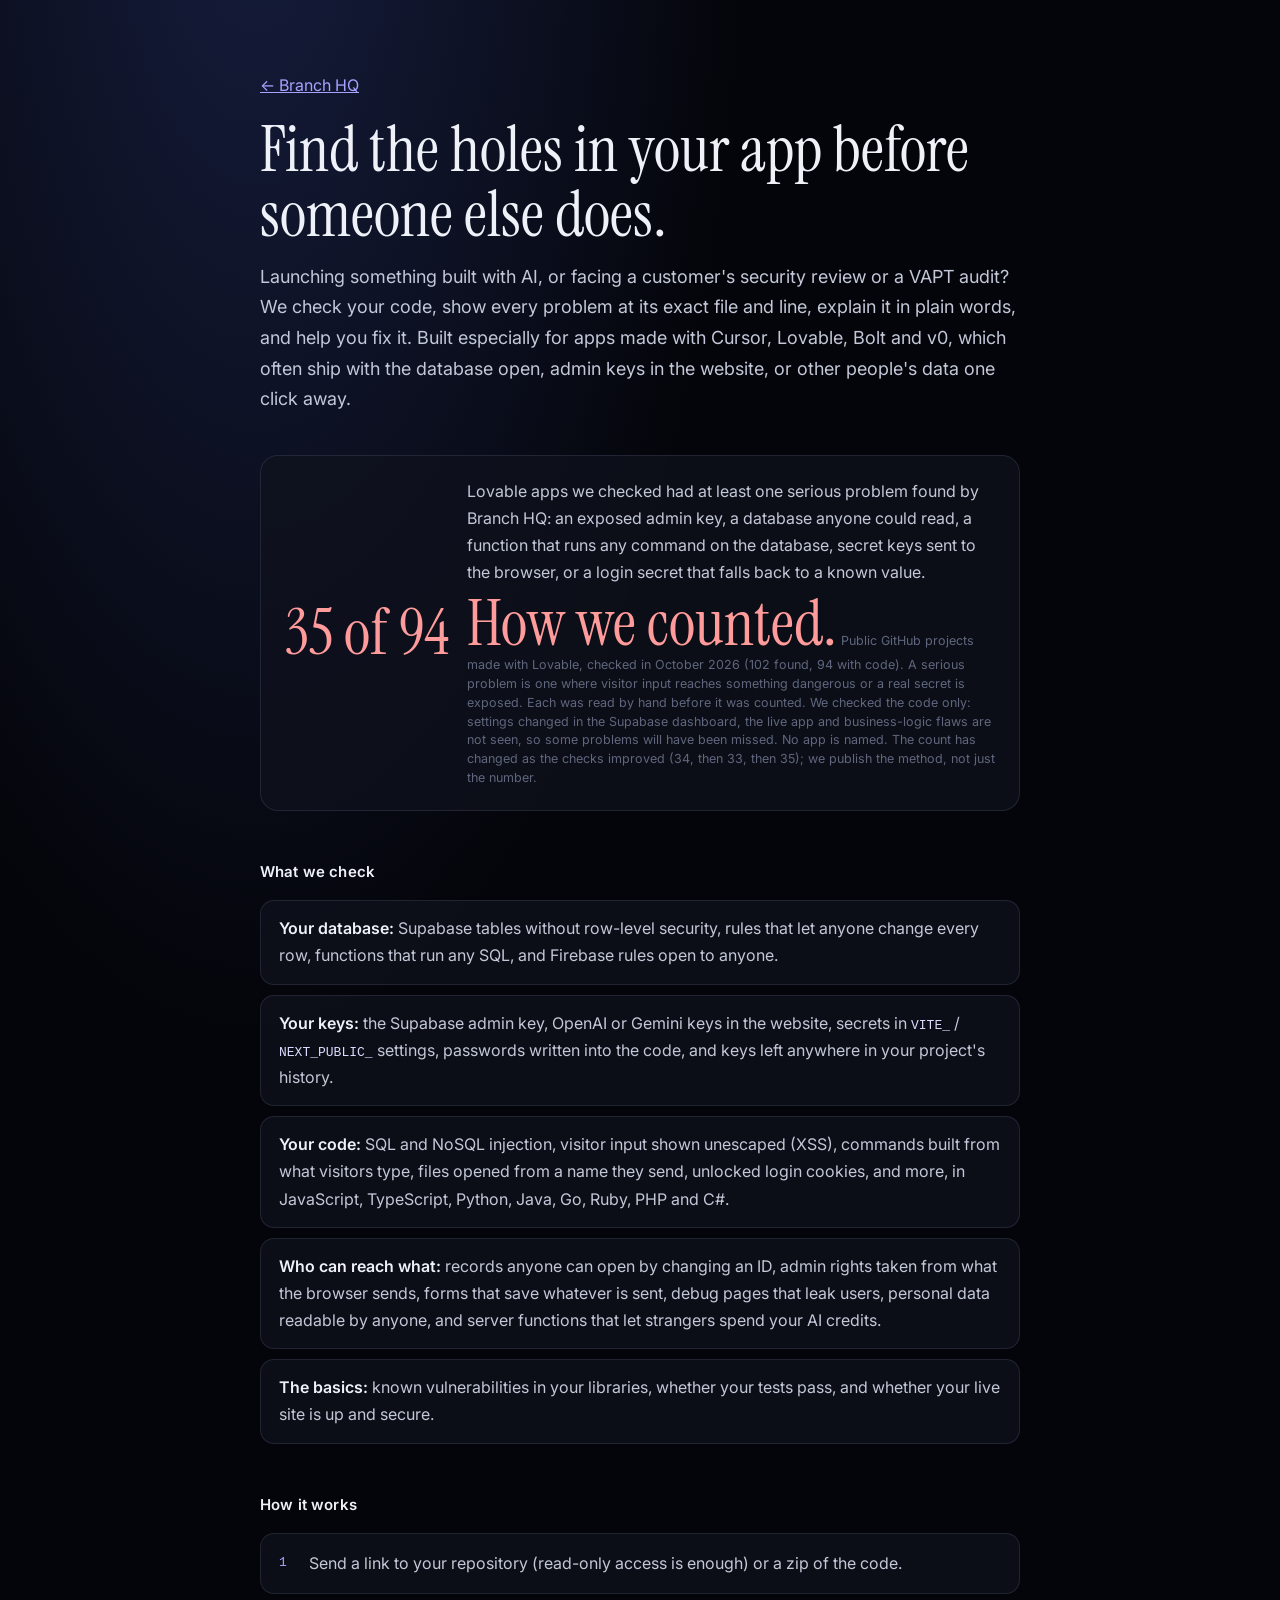
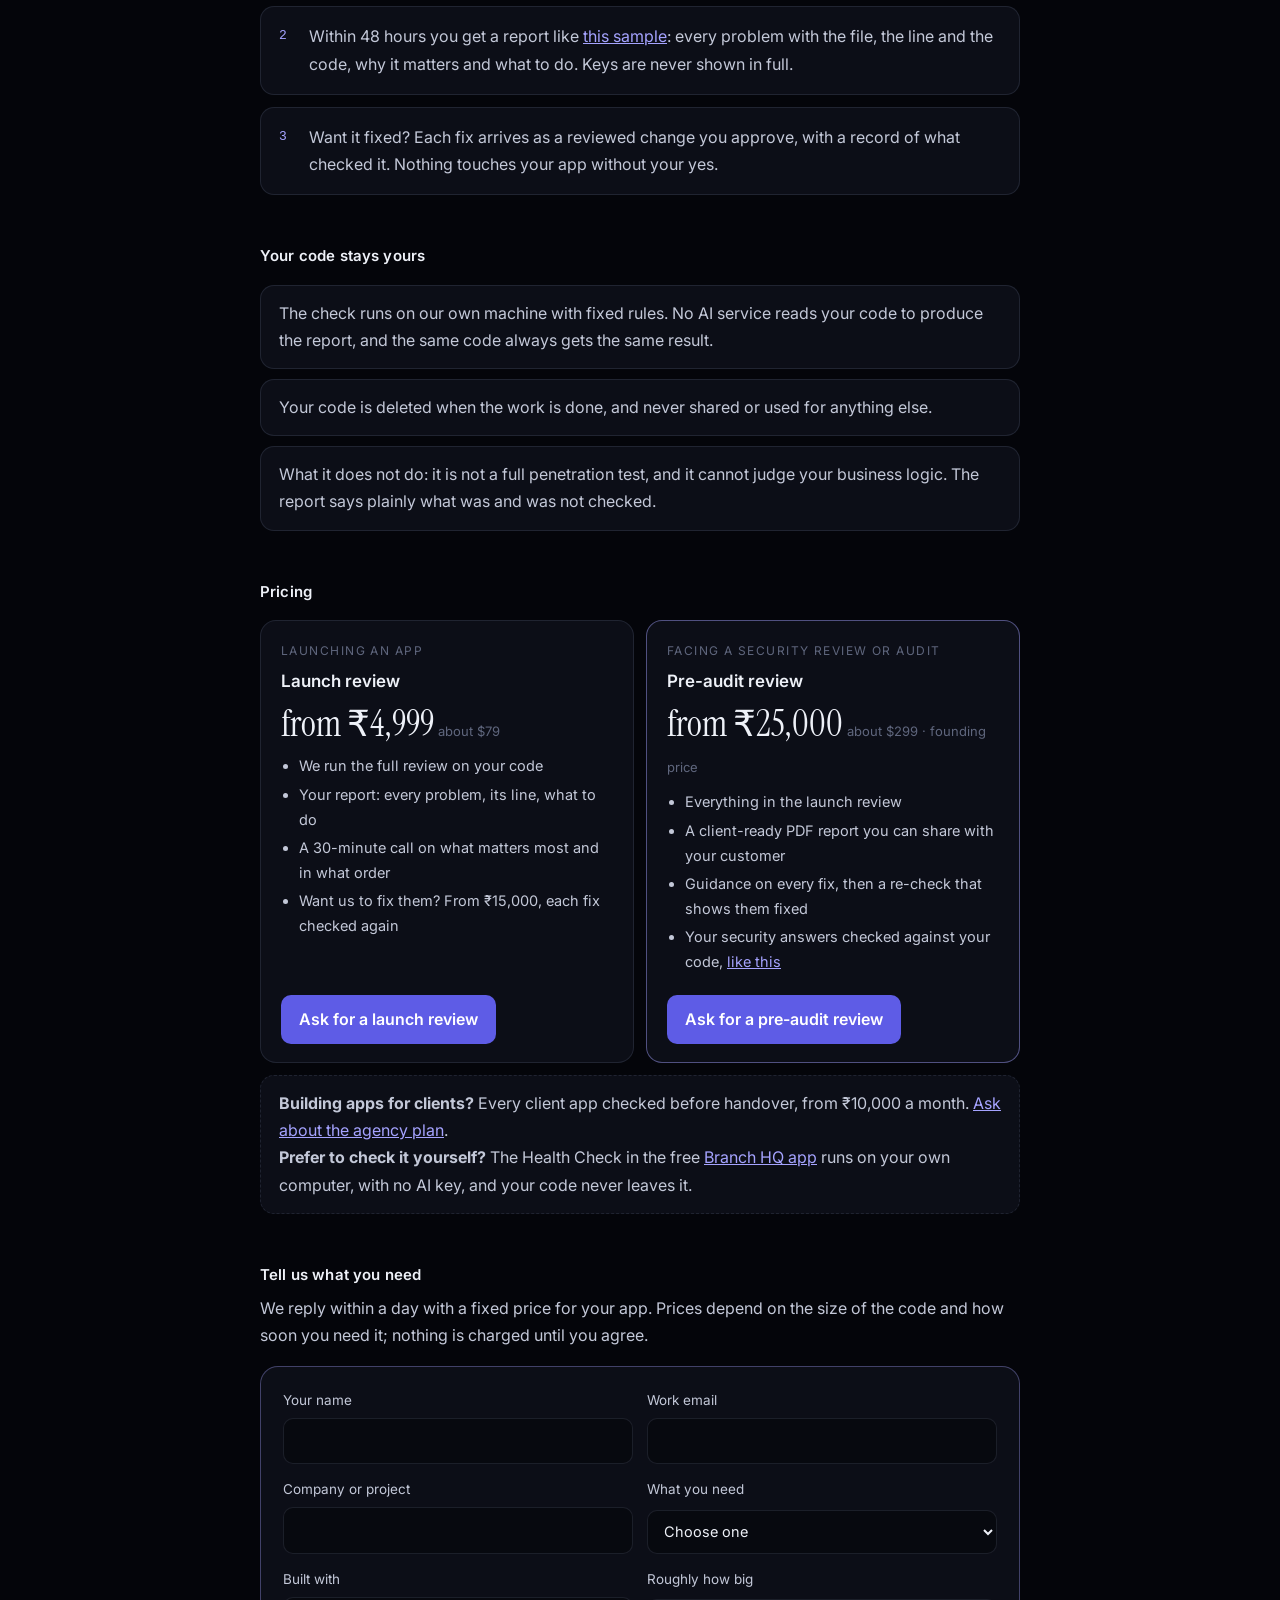
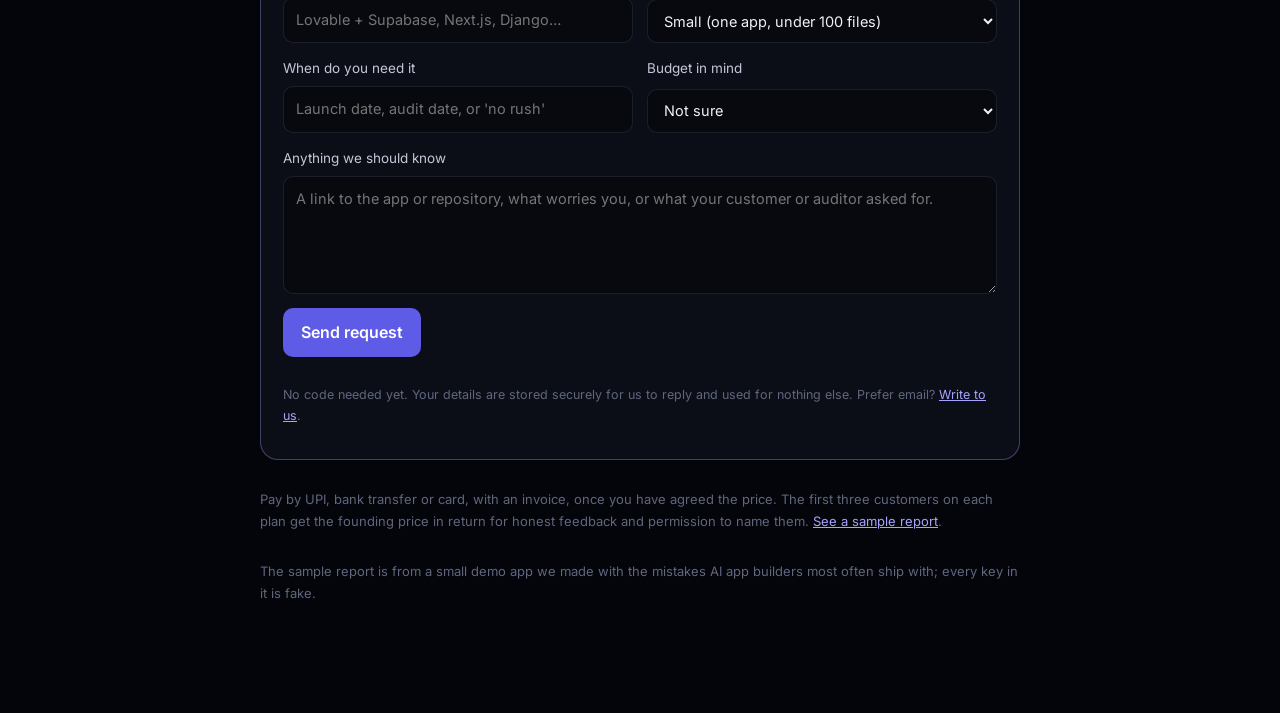
==== check.html @ 4dc0d158 "Download page from 8e49fd3" ====
<!doctype html>
<html lang="en">
<head>
<meta charset="utf-8">
<meta name="viewport" content="width=device-width, initial-scale=1">
<title>Security Review for Your App</title>
<meta name="description" content="Find and fix the security holes in your app before launch or before an audit: every problem at its exact file and line, explained plainly, with the fixes. From ₹4,999.">
<link rel="icon" type="image/png" href="icon.png">
<link href="https://fonts.googleapis.com/css2?family=Instrument+Serif&family=Inter:wght@400;500;600&display=swap" rel="stylesheet">
<style>
  :root { --accent: #5e5ce6; --accent-soft: #a5a3ff; --text: #eef1f8; --muted: #c3c8d8; --faint: #5f667d; --card: rgba(16, 19, 30, 0.72); --line: rgba(190, 205, 255, 0.11); }
  body { margin: 0; background: radial-gradient(55% 45% at 20% -5%, rgba(70, 95, 200, 0.28), transparent 70%), #04050a; color: var(--text); font-family: Inter, -apple-system, 'Segoe UI', sans-serif; line-height: 1.7; }
  main { max-width: 760px; margin: 0 auto; padding: 72px 20px 96px; }
  a { color: var(--accent-soft); }
  h1 { font-family: 'Instrument Serif', Georgia, serif; font-weight: 400; font-size: clamp(40px, 7vw, 64px); line-height: 1.02; margin: 18px 0 14px; }
  .lead { font-size: 18px; color: var(--muted); margin: 0; }
  .stat { margin: 40px 0 0; display: grid; grid-template-columns: auto 1fr; gap: 18px; align-items: center; background: var(--card); border: 1px solid var(--line); border-radius: 18px; padding: 22px 24px; }
  .stat b { font-family: 'Instrument Serif', Georgia, serif; font-weight: 400; font-size: 64px; line-height: 1; color: #ff9b9b; }
  .stat p { margin: 0; color: var(--muted); }
  .stat small { display: block; margin-top: 6px; color: var(--faint); font-size: 12.5px; line-height: 1.5; }
  h2 { font-size: 15px; font-weight: 600; margin: 48px 0 0; letter-spacing: .01em; }
  ul.checks { margin: 16px 0 0; padding: 0; list-style: none; display: grid; gap: 10px; }
  ul.checks li { background: var(--card); border: 1px solid var(--line); border-radius: 14px; padding: 14px 18px; color: var(--muted); }
  ul.checks li strong { color: var(--text); font-weight: 600; }
  ol.steps { margin: 16px 0 0; padding: 0; list-style: none; display: grid; gap: 12px; counter-reset: n; }
  ol.steps li { counter-increment: n; display: grid; grid-template-columns: 30px 1fr; background: var(--card); border: 1px solid var(--line); border-radius: 14px; padding: 16px 18px; color: var(--muted); }
  ol.steps li::before { content: counter(n); font-family: ui-monospace, Menlo, monospace; color: var(--accent-soft); font-size: 13px; padding-top: 2px; }
  .cta { margin: 48px 0 0; background: linear-gradient(0deg, rgba(94, 92, 230, 0.16), rgba(94, 92, 230, 0.16)), var(--card); border: 1px solid rgba(165, 163, 255, 0.35); border-radius: 18px; padding: 26px 24px; }
  .cta h2 { margin: 0; font-size: 20px; }
  .cta p { margin: 8px 0 0; color: var(--muted); }
  .btn { display: inline-block; margin-top: 16px; background: var(--accent); color: #fff; text-decoration: none; font-weight: 600; border-radius: 10px; padding: 11px 18px; }
  .btn.ghost { background: transparent; border: 1px solid var(--line); color: var(--text); margin-left: 8px; }
  .note { margin-top: 28px; color: var(--faint); font-size: 13px; }
  code { font-family: ui-monospace, Menlo, monospace; font-size: 13px; color: #d9dcff; overflow-wrap: anywhere; }
  .plans { margin: 16px 0 0; display: grid; grid-template-columns: repeat(2, 1fr); gap: 12px; }
  .plan { background: var(--card); border: 1px solid var(--line); border-radius: 16px; padding: 20px 20px 18px; display: flex; flex-direction: column; }
  .plan.main { border-color: rgba(165, 163, 255, 0.45); }
  .plan .who { font-size: 12px; letter-spacing: .12em; text-transform: uppercase; color: var(--faint); }
  .plan h3 { margin: 6px 0 0; font-size: 17px; font-weight: 600; }
  .plan .price { margin: 10px 0 0; font-family: 'Instrument Serif', Georgia, serif; font-size: 36px; line-height: 1; }
  .plan .price small { font-family: Inter, sans-serif; font-size: 13px; color: var(--faint); margin-left: 4px; }
  .plan ul { margin: 12px 0 0; padding-left: 18px; color: var(--muted); font-size: 14.5px; flex: 1; }
  .plan ul li { margin-bottom: 4px; }
  .plan .btn { align-self: flex-start; }
  form.request { margin: 16px 0 0; background: var(--card); border: 1px solid rgba(165, 163, 255, 0.35); border-radius: 18px; padding: 22px 22px 20px; display: grid; grid-template-columns: 1fr 1fr; gap: 14px 14px; }
  form.request label { display: grid; gap: 6px; font-size: 13.5px; color: var(--muted); }
  form.request .wide { grid-column: 1 / -1; }
  form.request input, form.request select, form.request textarea { font: inherit; font-size: 14.5px; color: var(--text); background: rgba(0, 0, 0, 0.35); border: 1px solid var(--line); border-radius: 10px; padding: 10px 12px; }
  form.request textarea { min-height: 96px; resize: vertical; }
  form.request input:focus, form.request select:focus, form.request textarea:focus { outline: none; border-color: var(--accent-soft); }
  form.request button { justify-self: start; font: inherit; font-weight: 600; color: #fff; background: var(--accent); border: 0; border-radius: 10px; padding: 11px 18px; cursor: pointer; }
  form.request .small { font-size: 12.5px; color: var(--faint); }
  @media (max-width: 640px) { form.request { grid-template-columns: 1fr; } }
  .free { margin: 12px 0 0; background: var(--card); border: 1px dashed var(--line); border-radius: 14px; padding: 14px 18px; color: var(--muted); }
  @media (max-width: 640px) { .plans { grid-template-columns: 1fr; } }
  @media (max-width: 560px) { .stat { grid-template-columns: 1fr; } .btn.ghost { margin-left: 0; } }
</style>
</head>
<body>
<main>
  <a href="./">&larr; Branch HQ</a>
  <h1>Find the holes in your app before someone else does.</h1>
  <p class="lead">Launching something built with AI, or facing a customer's security review or a VAPT audit? We check your code, show every problem at its exact file and line, explain it in plain words, and help you fix it. Built especially for apps made with Cursor, Lovable, Bolt and v0, which often ship with the database open, admin keys in the website, or other people's data one click away.</p>

  <div class="stat">
    <b>35 of 94</b>
    <p>Lovable apps we checked had at least one serious problem found by Branch HQ: an exposed admin key, a database anyone could read, a function that runs any command on the database, secret keys sent to the browser, or a login secret that falls back to a known value.
      <small><b>How we counted.</b> Public GitHub projects made with Lovable, checked in October 2026 (102 found, 94 with code). A serious problem is one where visitor input reaches something dangerous or a real secret is exposed. Each was read by hand before it was counted. We checked the code only: settings changed in the Supabase dashboard, the live app and business-logic flaws are not seen, so some problems will have been missed. No app is named. The count has changed as the checks improved (34, then 33, then 35); we publish the method, not just the number.</small></p>
  </div>

  <h2>What we check</h2>
  <ul class="checks">
    <li><strong>Your database:</strong> Supabase tables without row-level security, rules that let anyone change every row, functions that run any SQL, and Firebase rules open to anyone.</li>
    <li><strong>Your keys:</strong> the Supabase admin key, OpenAI or Gemini keys in the website, secrets in <code>VITE_</code> / <code>NEXT_PUBLIC_</code> settings, passwords written into the code, and keys left anywhere in your project's history.</li>
    <li><strong>Your code:</strong> SQL and NoSQL injection, visitor input shown unescaped (XSS), commands built from what visitors type, files opened from a name they send, unlocked login cookies, and more, in JavaScript, TypeScript, Python, Java, Go, Ruby, PHP and C#.</li>
    <li><strong>Who can reach what:</strong> records anyone can open by changing an ID, admin rights taken from what the browser sends, forms that save whatever is sent, debug pages that leak users, personal data readable by anyone, and server functions that let strangers spend your AI credits.</li>
    <li><strong>The basics:</strong> known vulnerabilities in your libraries, whether your tests pass, and whether your live site is up and secure.</li>
  </ul>

  <h2>How it works</h2>
  <ol class="steps">
    <li><span>Send a link to your repository (read-only access is enough) or a zip of the code.</span></li>
    <li><span>Within 48 hours you get a report like <a href="sample-report.html">this sample</a>: every problem with the file, the line and the code, why it matters and what to do. Keys are never shown in full.</span></li>
    <li><span>Want it fixed? Each fix arrives as a reviewed change you approve, with a record of what checked it. Nothing touches your app without your yes.</span></li>
  </ol>

  <h2>Your code stays yours</h2>
  <ul class="checks">
    <li>The check runs on our own machine with fixed rules. No AI service reads your code to produce the report, and the same code always gets the same result.</li>
    <li>Your code is deleted when the work is done, and never shared or used for anything else.</li>
    <li>What it does not do: it is not a full penetration test, and it cannot judge your business logic. The report says plainly what was and was not checked.</li>
  </ul>

  <h2>Pricing</h2>
  <div class="plans">
    <div class="plan">
      <span class="who">Launching an app</span>
      <h3>Launch review</h3>
      <div class="price">from ₹4,999<small>about $79</small></div>
      <ul>
        <li>We run the full review on your code</li>
        <li>Your report: every problem, its line, what to do</li>
        <li>A 30-minute call on what matters most and in what order</li>
        <li>Want us to fix them? From ₹15,000, each fix checked again</li>
      </ul>
      <a class="btn" href="#request" data-need="Launch review">Ask for a launch review</a>
    </div>
    <div class="plan main">
      <span class="who">Facing a security review or audit</span>
      <h3>Pre-audit review</h3>
      <div class="price">from ₹25,000<small>about $299 · founding price</small></div>
      <ul>
        <li>Everything in the launch review</li>
        <li>A client-ready PDF report you can share with your customer</li>
        <li>Guidance on every fix, then a re-check that shows them fixed</li>
        <li>Your security answers checked against your code, <a href="claims-vs-code.html">like this</a></li>
      </ul>
      <a class="btn" href="#request" data-need="Pre-audit review">Ask for a pre-audit review</a>
    </div>
  </div>
  <p class="free"><strong>Building apps for clients?</strong> Every client app checked before handover, from ₹10,000 a month. <a href="#request" data-need="Agency plan">Ask about the agency plan</a>.<br>
  <strong>Prefer to check it yourself?</strong> The Health Check in the free <a href="./#install">Branch HQ app</a> runs on your own computer, with no AI key, and your code never leaves it.</p>
  <h2 id="request">Tell us what you need</h2>
  <p class="lead" style="font-size:16px;margin-top:8px">We reply within a day with a fixed price for your app. Prices depend on the size of the code and how soon you need it; nothing is charged until you agree.</p>
  <form class="request" id="requestForm" action="https://formsubmit.co/shresthakp07@gmail.com" method="POST">
    <input type="hidden" name="_subject" value="Branch HQ: new review request">
    <input type="hidden" name="_template" value="table">
    <input type="hidden" name="_next" value="https://shrestha-droid.github.io/branchhq/thanks.html">
    <input type="text" name="_honey" style="display:none" tabindex="-1" autocomplete="off">
    <label>Your name<input name="name" required autocomplete="name"></label>
    <label>Work email<input name="email" type="email" required autocomplete="email"></label>
    <label>Company or project<input name="company" autocomplete="organization"></label>
    <label>What you need
      <select name="need" id="need" required>
        <option value="">Choose one</option>
        <option>Launch review</option>
        <option>Launch review + fixes</option>
        <option>Pre-audit review</option>
        <option>Agency plan</option>
        <option>Not sure yet</option>
      </select></label>
    <label>Built with<input name="stack" placeholder="Lovable + Supabase, Next.js, Django…"></label>
    <label>Roughly how big
      <select name="size">
        <option>Small (one app, under 100 files)</option>
        <option>Medium (100–1,000 files)</option>
        <option>Large (over 1,000 files)</option>
        <option>Several apps</option>
        <option>Don't know</option>
      </select></label>
    <label>When do you need it<input name="deadline" placeholder="Launch date, audit date, or 'no rush'"></label>
    <label>Budget in mind
      <select name="budget">
        <option>Not sure</option>
        <option>Under ₹10,000</option>
        <option>₹10,000–25,000</option>
        <option>₹25,000–75,000</option>
        <option>Over ₹75,000</option>
      </select></label>
    <label class="wide">Anything we should know<textarea name="details" placeholder="A link to the app or repository, what worries you, or what your customer or auditor asked for."></textarea></label>
    <button type="submit" id="sendBtn">Send request</button>
    <p class="small wide" id="formStatus" role="status" hidden></p>
    <p class="small wide">No code needed yet. Your details are stored securely for us to reply and used for nothing else. Prefer email? <a href="mailto:shresthakp07@gmail.com?subject=Security%20review">Write to us</a>.</p>
  </form>
  <p class="note">Pay by UPI, bank transfer or card, with an invoice, once you have agreed the price. The first three customers on each plan get the founding price in return for honest feedback and permission to name them. <a href="sample-report.html">See a sample report</a>.</p>
  <script>
    // A plan's button chooses it in the form.
    document.querySelectorAll('a[data-need]').forEach(a => a.addEventListener('click', () => { const s = document.getElementById('need'); if (s) s.value = a.dataset.need }))
    // Sent through FormSubmit; if that service is down or slow (it was, 29 October), the visitor's email app opens
    // with the whole request written out, so no request is lost.
    const form = document.getElementById('requestForm')
    form.addEventListener('submit', async e => {
      e.preventDefault()
      if (form.querySelector('[name=_honey]').value) return
      const btn = document.getElementById('sendBtn'), status = document.getElementById('formStatus')
      btn.disabled = true; btn.textContent = 'Sending…'
      const data = Object.fromEntries(new FormData(form))
      // 1. Our own database (Supabase): visitors may only add a request, never read one. The publishable key is
      //    public by design; the table's rules allow inserting these fields and nothing else.
      const row = { name: data.name, email: data.email, company: data.company || null, need: data.need, stack: data.stack || null, size: data.size || null, deadline: data.deadline || null, budget: data.budget || null, details: data.details || null }
      try {
        const r = await fetch('https://krnevrwutazkdnyxvjnl.supabase.co/rest/v1/review_requests', { method: 'POST', headers: { apikey: 'sb_publishable_53JbsTaRjIclB7cttWKpKg_MXu8sOSl', 'Content-Type': 'application/json', Prefer: 'return=minimal' }, body: JSON.stringify(row), signal: AbortSignal.timeout(10000) })
        if (r.ok) { location.href = 'thanks.html'; return }
      } catch { /* try the next way */ }
      // 2. FormSubmit, to the owner's email.
      try {
        const r = await fetch('https://formsubmit.co/ajax/shresthakp07@gmail.com', { method: 'POST', headers: { 'Content-Type': 'application/json', Accept: 'application/json' }, body: JSON.stringify(data), signal: AbortSignal.timeout(10000) })
        const j = await r.json().catch(() => ({}))
        if (r.ok && String(j.success) === 'true') { location.href = 'thanks.html'; return }
        throw new Error('not sent')
      } catch {
        const lines = ['Name: ' + data.name, 'Email: ' + data.email, 'Company: ' + (data.company || '-'), 'Need: ' + data.need, 'Built with: ' + (data.stack || '-'), 'Size: ' + data.size, 'When: ' + (data.deadline || '-'), 'Budget: ' + data.budget, '', data.details || '']
        status.hidden = false
        status.textContent = 'Our form service is not answering right now, so your email app will open with your request written out. Just press send.'
        location.href = 'mailto:shresthakp07@gmail.com?subject=' + encodeURIComponent('Security review request: ' + data.need) + '&body=' + encodeURIComponent(lines.join('\n'))
      } finally { btn.disabled = false; btn.textContent = 'Send request' }
    })
  </script>

  <p class="note">The sample report is from a small demo app we made with the mistakes AI app builders most often ship with; every key in it is fake.</p>
</main>
</body>
</html>
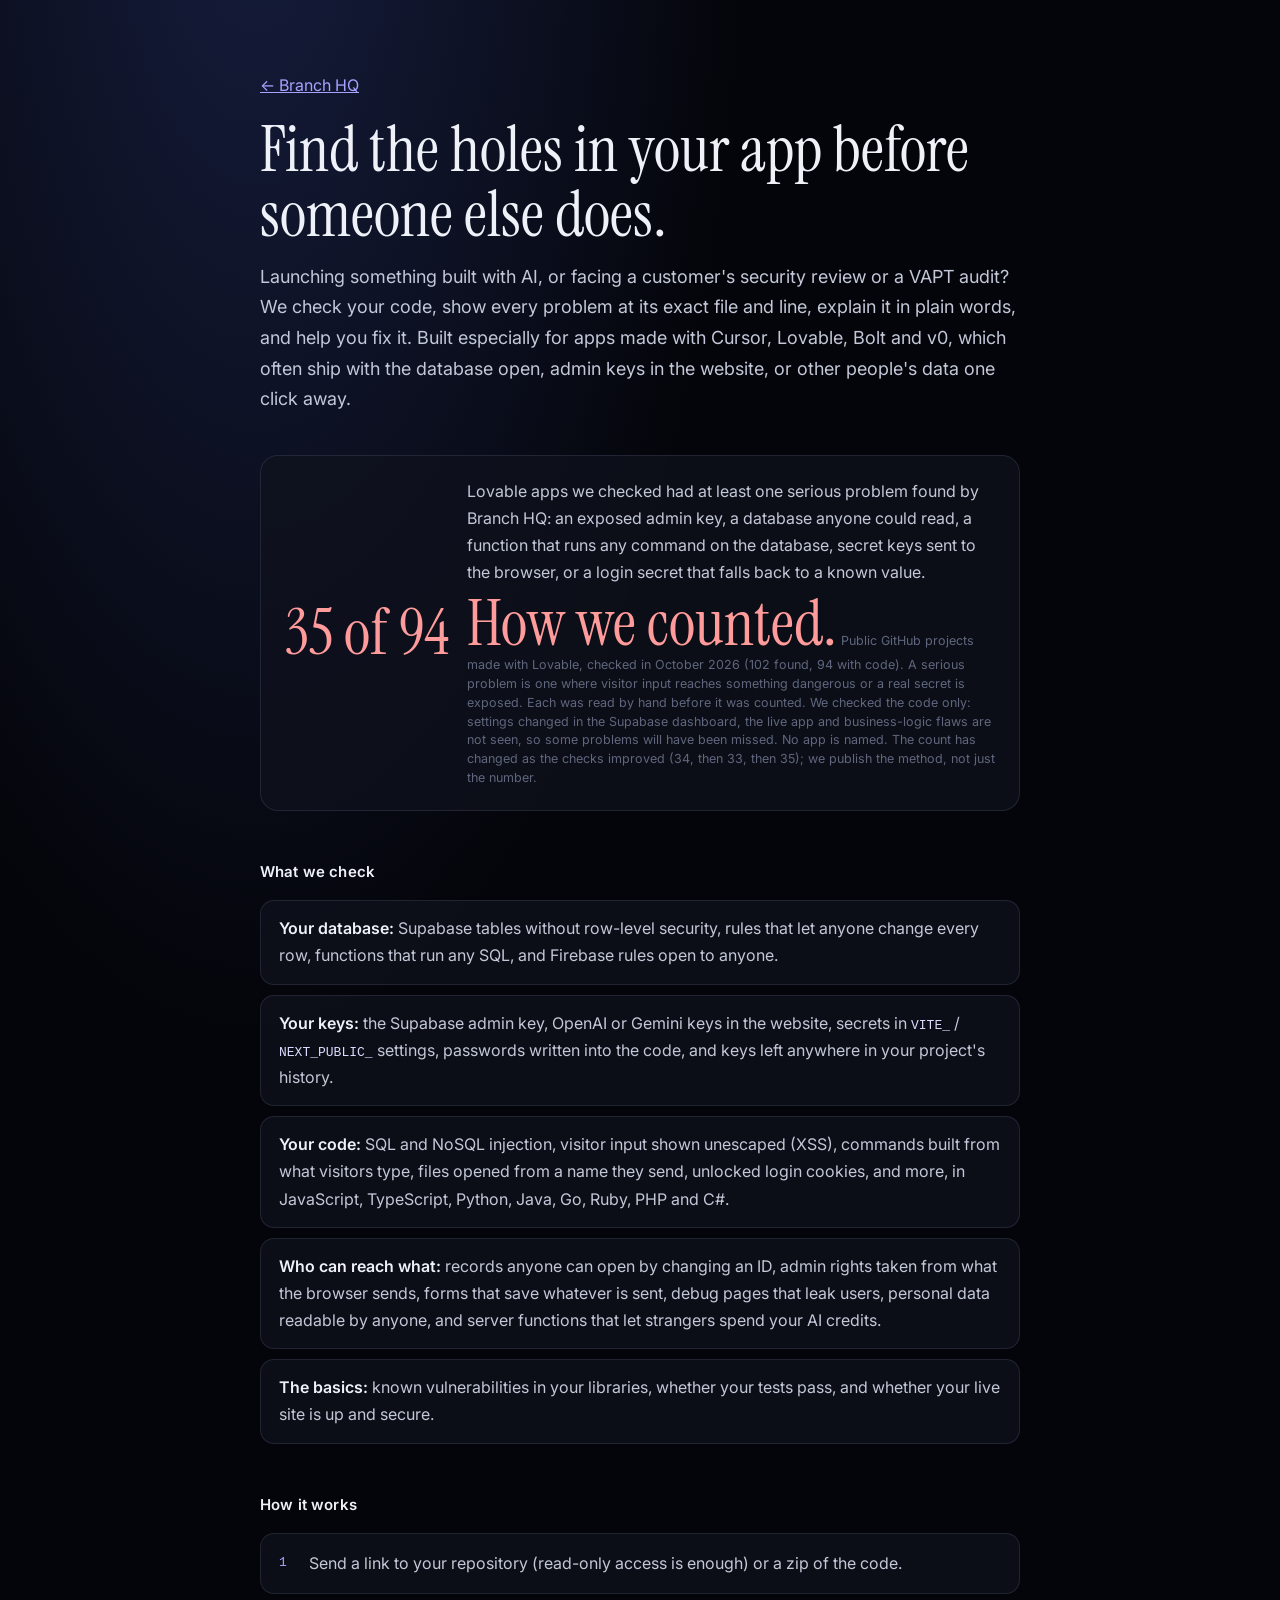
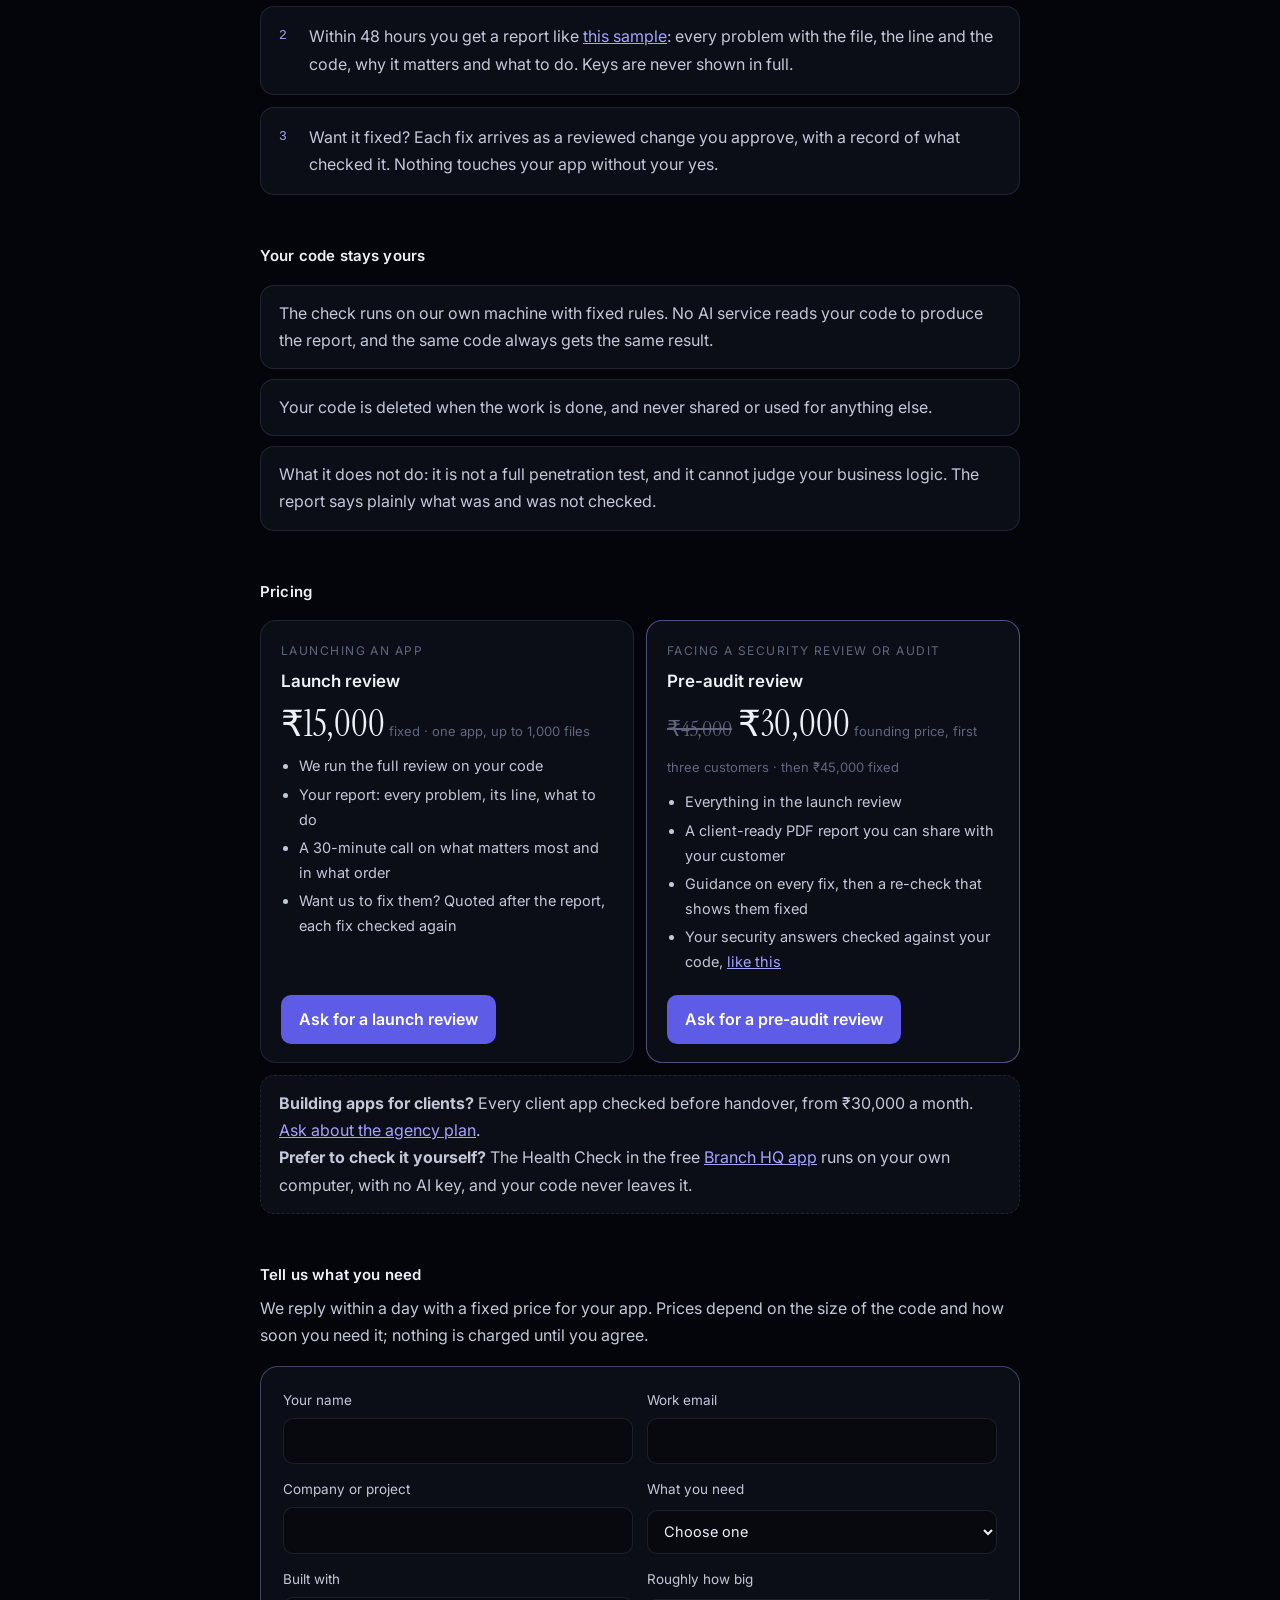
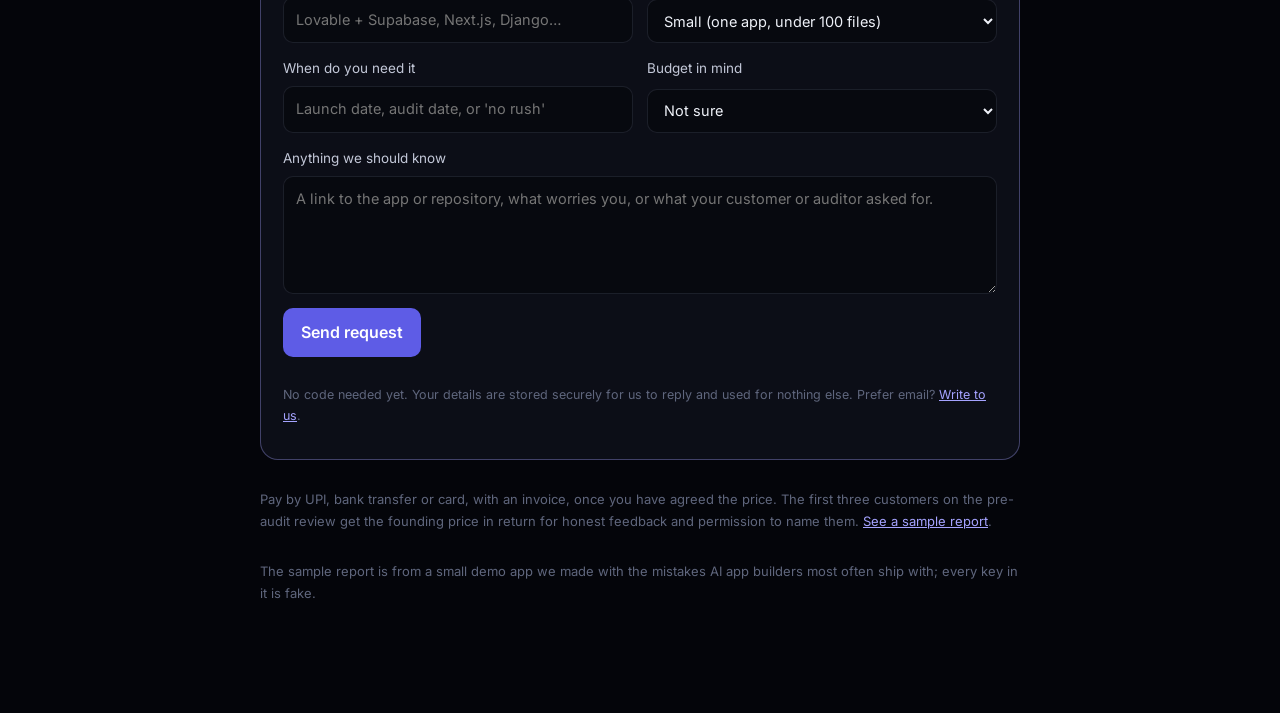
==== commit e7c06d72: "Download page from 672e790" ====
--- a/check.html
+++ b/check.html
@@ -4,7 +4,7 @@
 <meta charset="utf-8">
 <meta name="viewport" content="width=device-width, initial-scale=1">
 <title>Security Review for Your App</title>
-<meta name="description" content="Find and fix the security holes in your app before launch or before an audit: every problem at its exact file and line, explained plainly, with the fixes. From ₹4,999.">
+<meta name="description" content="Find and fix the security holes in your app before launch or before an audit: every problem at its exact file and line, explained plainly, with the fixes. Fixed prices from ₹15,000.">
 <link rel="icon" type="image/png" href="icon.png">
 <link href="https://fonts.googleapis.com/css2?family=Instrument+Serif&family=Inter:wght@400;500;600&display=swap" rel="stylesheet">
 <style>
@@ -96,19 +96,19 @@
     <div class="plan">
       <span class="who">Launching an app</span>
       <h3>Launch review</h3>
-      <div class="price">from ₹4,999<small>about $79</small></div>
+      <div class="price">₹15,000<small>fixed · one app, up to 1,000 files</small></div>
       <ul>
         <li>We run the full review on your code</li>
         <li>Your report: every problem, its line, what to do</li>
         <li>A 30-minute call on what matters most and in what order</li>
-        <li>Want us to fix them? From ₹15,000, each fix checked again</li>
+        <li>Want us to fix them? Quoted after the report, each fix checked again</li>
       </ul>
       <a class="btn" href="#request" data-need="Launch review">Ask for a launch review</a>
     </div>
     <div class="plan main">
       <span class="who">Facing a security review or audit</span>
       <h3>Pre-audit review</h3>
-      <div class="price">from ₹25,000<small>about $299 · founding price</small></div>
+      <div class="price"><s style="font-size:22px;color:var(--faint)">₹45,000</s> ₹30,000<small>founding price, first three customers · then ₹45,000 fixed</small></div>
       <ul>
         <li>Everything in the launch review</li>
         <li>A client-ready PDF report you can share with your customer</li>
@@ -118,7 +118,7 @@
       <a class="btn" href="#request" data-need="Pre-audit review">Ask for a pre-audit review</a>
     </div>
   </div>
-  <p class="free"><strong>Building apps for clients?</strong> Every client app checked before handover, from ₹10,000 a month. <a href="#request" data-need="Agency plan">Ask about the agency plan</a>.<br>
+  <p class="free"><strong>Building apps for clients?</strong> Every client app checked before handover, from ₹30,000 a month. <a href="#request" data-need="Agency plan">Ask about the agency plan</a>.<br>
   <strong>Prefer to check it yourself?</strong> The Health Check in the free <a href="./#install">Branch HQ app</a> runs on your own computer, with no AI key, and your code never leaves it.</p>
   <h2 id="request">Tell us what you need</h2>
   <p class="lead" style="font-size:16px;margin-top:8px">We reply within a day with a fixed price for your app. Prices depend on the size of the code and how soon you need it; nothing is charged until you agree.</p>
@@ -152,17 +152,17 @@
     <label>Budget in mind
       <select name="budget">
         <option>Not sure</option>
-        <option>Under ₹10,000</option>
-        <option>₹10,000–25,000</option>
-        <option>₹25,000–75,000</option>
-        <option>Over ₹75,000</option>
+        <option>Under ₹15,000</option>
+        <option>₹15,000–45,000</option>
+        <option>₹45,000–1,00,000</option>
+        <option>Over ₹1,00,000</option>
       </select></label>
     <label class="wide">Anything we should know<textarea name="details" placeholder="A link to the app or repository, what worries you, or what your customer or auditor asked for."></textarea></label>
     <button type="submit" id="sendBtn">Send request</button>
     <p class="small wide" id="formStatus" role="status" hidden></p>
     <p class="small wide">No code needed yet. Your details are stored securely for us to reply and used for nothing else. Prefer email? <a href="mailto:shresthakp07@gmail.com?subject=Security%20review">Write to us</a>.</p>
   </form>
-  <p class="note">Pay by UPI, bank transfer or card, with an invoice, once you have agreed the price. The first three customers on each plan get the founding price in return for honest feedback and permission to name them. <a href="sample-report.html">See a sample report</a>.</p>
+  <p class="note">Pay by UPI, bank transfer or card, with an invoice, once you have agreed the price. The first three customers on the pre-audit review get the founding price in return for honest feedback and permission to name them. <a href="sample-report.html">See a sample report</a>.</p>
   <script>
     // A plan's button chooses it in the form.
     document.querySelectorAll('a[data-need]').forEach(a => a.addEventListener('click', () => { const s = document.getElementById('need'); if (s) s.value = a.dataset.need }))
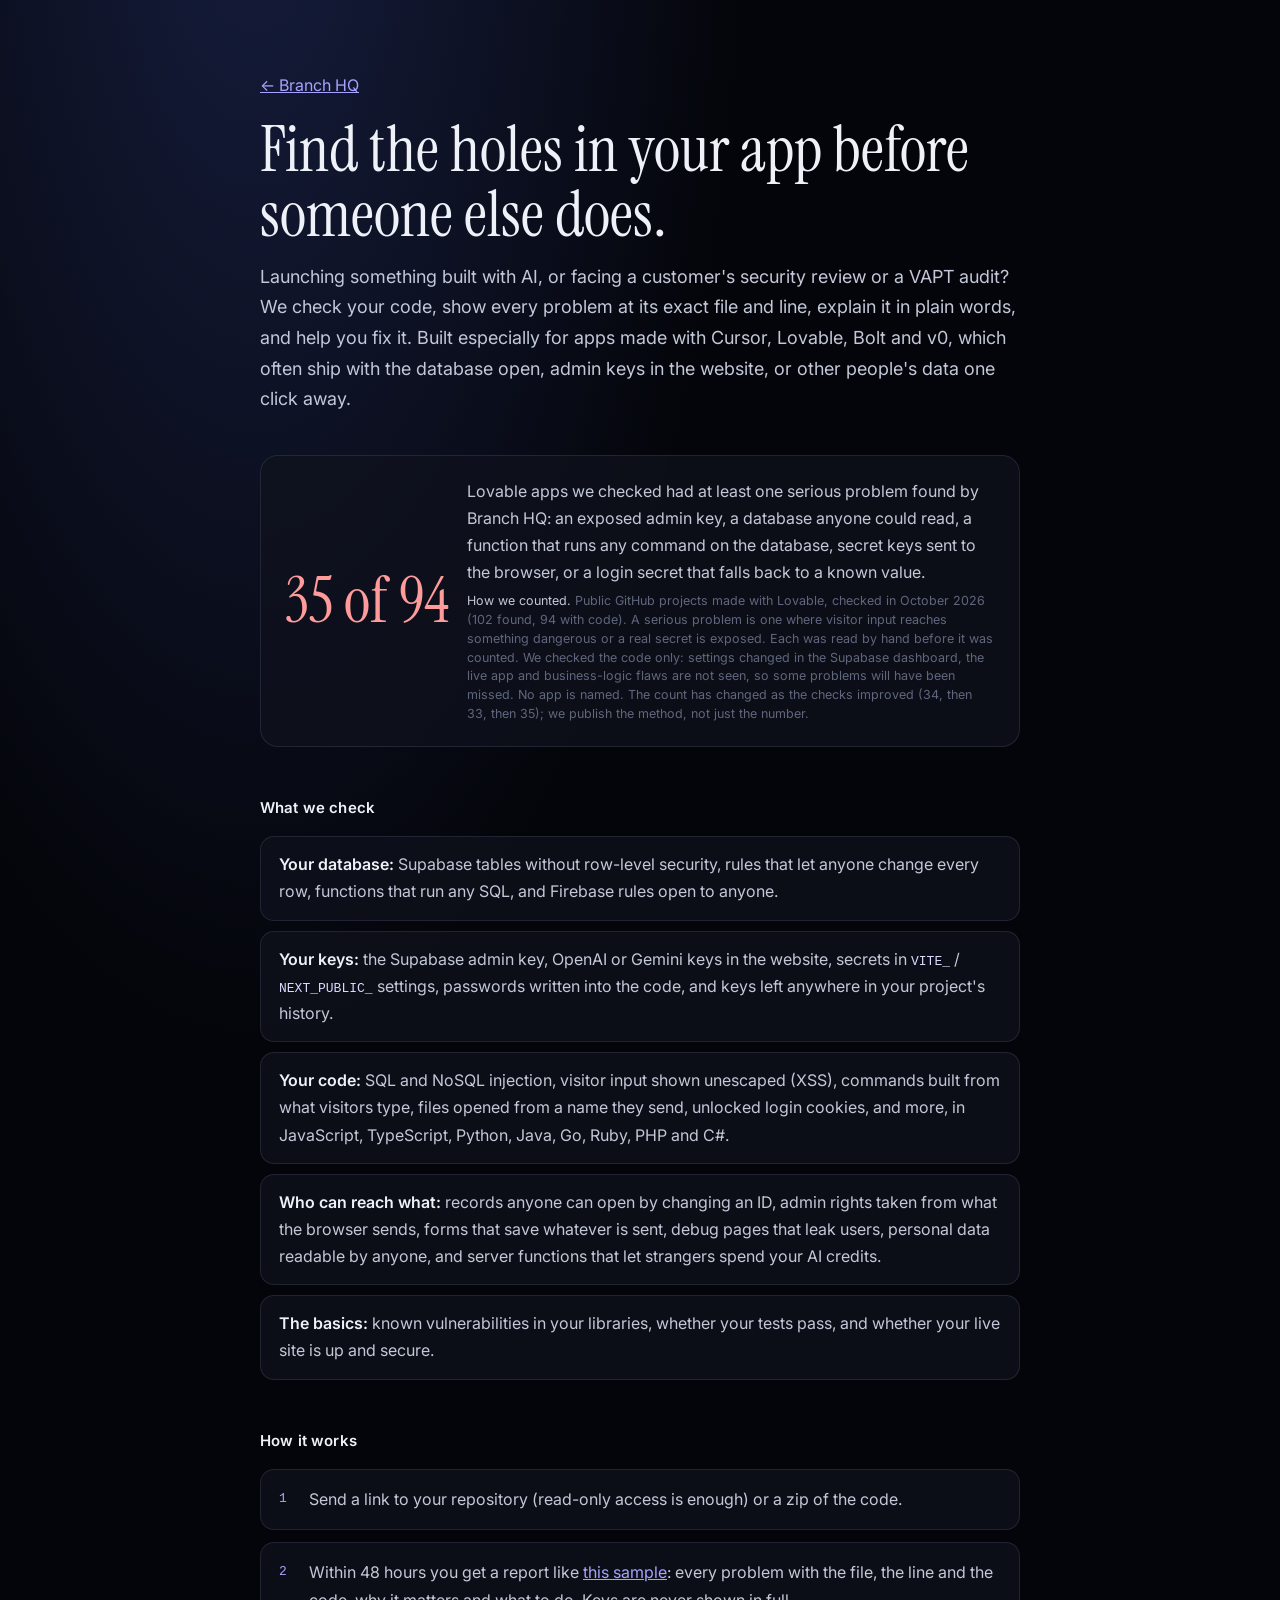
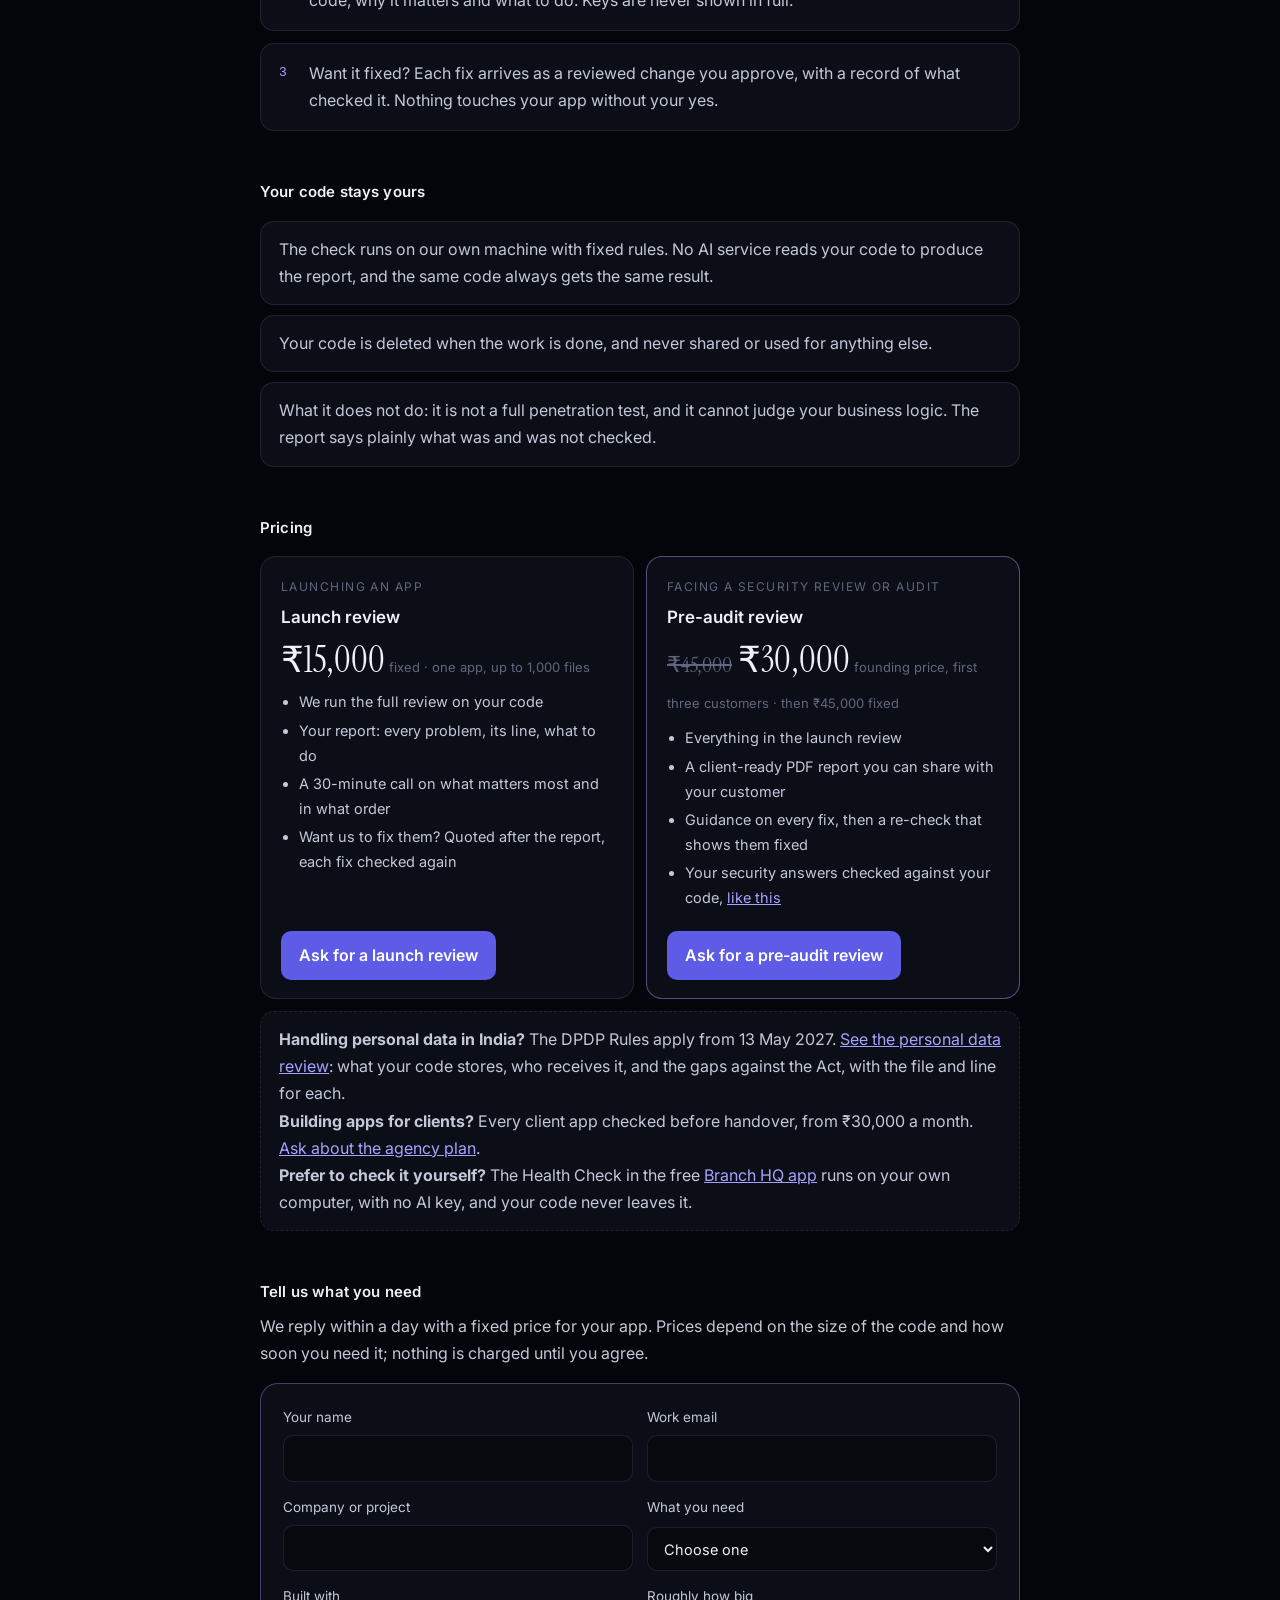
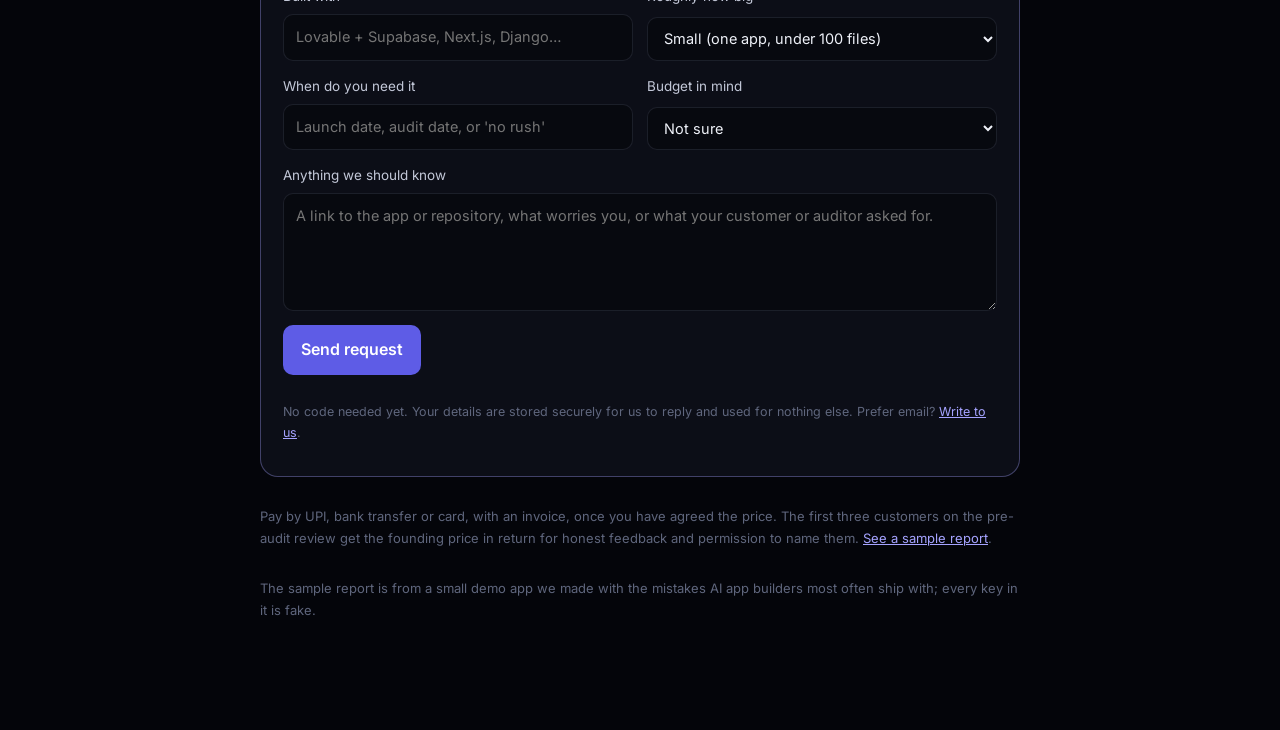
==== commit d6cc0731: "Download page from 456f0c4" ====
--- a/check.html
+++ b/check.html
@@ -7,54 +7,7 @@
 <meta name="description" content="Find and fix the security holes in your app before launch or before an audit: every problem at its exact file and line, explained plainly, with the fixes. Fixed prices from ₹15,000.">
 <link rel="icon" type="image/png" href="icon.png">
 <link href="https://fonts.googleapis.com/css2?family=Instrument+Serif&family=Inter:wght@400;500;600&display=swap" rel="stylesheet">
-<style>
-  :root { --accent: #5e5ce6; --accent-soft: #a5a3ff; --text: #eef1f8; --muted: #c3c8d8; --faint: #5f667d; --card: rgba(16, 19, 30, 0.72); --line: rgba(190, 205, 255, 0.11); }
-  body { margin: 0; background: radial-gradient(55% 45% at 20% -5%, rgba(70, 95, 200, 0.28), transparent 70%), #04050a; color: var(--text); font-family: Inter, -apple-system, 'Segoe UI', sans-serif; line-height: 1.7; }
-  main { max-width: 760px; margin: 0 auto; padding: 72px 20px 96px; }
-  a { color: var(--accent-soft); }
-  h1 { font-family: 'Instrument Serif', Georgia, serif; font-weight: 400; font-size: clamp(40px, 7vw, 64px); line-height: 1.02; margin: 18px 0 14px; }
-  .lead { font-size: 18px; color: var(--muted); margin: 0; }
-  .stat { margin: 40px 0 0; display: grid; grid-template-columns: auto 1fr; gap: 18px; align-items: center; background: var(--card); border: 1px solid var(--line); border-radius: 18px; padding: 22px 24px; }
-  .stat b { font-family: 'Instrument Serif', Georgia, serif; font-weight: 400; font-size: 64px; line-height: 1; color: #ff9b9b; }
-  .stat p { margin: 0; color: var(--muted); }
-  .stat small { display: block; margin-top: 6px; color: var(--faint); font-size: 12.5px; line-height: 1.5; }
-  h2 { font-size: 15px; font-weight: 600; margin: 48px 0 0; letter-spacing: .01em; }
-  ul.checks { margin: 16px 0 0; padding: 0; list-style: none; display: grid; gap: 10px; }
-  ul.checks li { background: var(--card); border: 1px solid var(--line); border-radius: 14px; padding: 14px 18px; color: var(--muted); }
-  ul.checks li strong { color: var(--text); font-weight: 600; }
-  ol.steps { margin: 16px 0 0; padding: 0; list-style: none; display: grid; gap: 12px; counter-reset: n; }
-  ol.steps li { counter-increment: n; display: grid; grid-template-columns: 30px 1fr; background: var(--card); border: 1px solid var(--line); border-radius: 14px; padding: 16px 18px; color: var(--muted); }
-  ol.steps li::before { content: counter(n); font-family: ui-monospace, Menlo, monospace; color: var(--accent-soft); font-size: 13px; padding-top: 2px; }
-  .cta { margin: 48px 0 0; background: linear-gradient(0deg, rgba(94, 92, 230, 0.16), rgba(94, 92, 230, 0.16)), var(--card); border: 1px solid rgba(165, 163, 255, 0.35); border-radius: 18px; padding: 26px 24px; }
-  .cta h2 { margin: 0; font-size: 20px; }
-  .cta p { margin: 8px 0 0; color: var(--muted); }
-  .btn { display: inline-block; margin-top: 16px; background: var(--accent); color: #fff; text-decoration: none; font-weight: 600; border-radius: 10px; padding: 11px 18px; }
-  .btn.ghost { background: transparent; border: 1px solid var(--line); color: var(--text); margin-left: 8px; }
-  .note { margin-top: 28px; color: var(--faint); font-size: 13px; }
-  code { font-family: ui-monospace, Menlo, monospace; font-size: 13px; color: #d9dcff; overflow-wrap: anywhere; }
-  .plans { margin: 16px 0 0; display: grid; grid-template-columns: repeat(2, 1fr); gap: 12px; }
-  .plan { background: var(--card); border: 1px solid var(--line); border-radius: 16px; padding: 20px 20px 18px; display: flex; flex-direction: column; }
-  .plan.main { border-color: rgba(165, 163, 255, 0.45); }
-  .plan .who { font-size: 12px; letter-spacing: .12em; text-transform: uppercase; color: var(--faint); }
-  .plan h3 { margin: 6px 0 0; font-size: 17px; font-weight: 600; }
-  .plan .price { margin: 10px 0 0; font-family: 'Instrument Serif', Georgia, serif; font-size: 36px; line-height: 1; }
-  .plan .price small { font-family: Inter, sans-serif; font-size: 13px; color: var(--faint); margin-left: 4px; }
-  .plan ul { margin: 12px 0 0; padding-left: 18px; color: var(--muted); font-size: 14.5px; flex: 1; }
-  .plan ul li { margin-bottom: 4px; }
-  .plan .btn { align-self: flex-start; }
-  form.request { margin: 16px 0 0; background: var(--card); border: 1px solid rgba(165, 163, 255, 0.35); border-radius: 18px; padding: 22px 22px 20px; display: grid; grid-template-columns: 1fr 1fr; gap: 14px 14px; }
-  form.request label { display: grid; gap: 6px; font-size: 13.5px; color: var(--muted); }
-  form.request .wide { grid-column: 1 / -1; }
-  form.request input, form.request select, form.request textarea { font: inherit; font-size: 14.5px; color: var(--text); background: rgba(0, 0, 0, 0.35); border: 1px solid var(--line); border-radius: 10px; padding: 10px 12px; }
-  form.request textarea { min-height: 96px; resize: vertical; }
-  form.request input:focus, form.request select:focus, form.request textarea:focus { outline: none; border-color: var(--accent-soft); }
-  form.request button { justify-self: start; font: inherit; font-weight: 600; color: #fff; background: var(--accent); border: 0; border-radius: 10px; padding: 11px 18px; cursor: pointer; }
-  form.request .small { font-size: 12.5px; color: var(--faint); }
-  @media (max-width: 640px) { form.request { grid-template-columns: 1fr; } }
-  .free { margin: 12px 0 0; background: var(--card); border: 1px dashed var(--line); border-radius: 14px; padding: 14px 18px; color: var(--muted); }
-  @media (max-width: 640px) { .plans { grid-template-columns: 1fr; } }
-  @media (max-width: 560px) { .stat { grid-template-columns: 1fr; } .btn.ghost { margin-left: 0; } }
-</style>
+<link rel="stylesheet" href="offer.css">
 </head>
 <body>
 <main>
@@ -118,14 +71,15 @@
       <a class="btn" href="#request" data-need="Pre-audit review">Ask for a pre-audit review</a>
     </div>
   </div>
-  <p class="free"><strong>Building apps for clients?</strong> Every client app checked before handover, from ₹30,000 a month. <a href="#request" data-need="Agency plan">Ask about the agency plan</a>.<br>
+  <p class="free"><strong>Handling personal data in India?</strong> The DPDP Rules apply from 13 May 2027. <a href="dpdp.html">See the personal data review</a>: what your code stores, who receives it, and the gaps against the Act, with the file and line for each.<br>
+  <strong>Building apps for clients?</strong> Every client app checked before handover, from ₹30,000 a month. <a href="#request" data-need="Agency plan">Ask about the agency plan</a>.<br>
   <strong>Prefer to check it yourself?</strong> The Health Check in the free <a href="./#install">Branch HQ app</a> runs on your own computer, with no AI key, and your code never leaves it.</p>
   <h2 id="request">Tell us what you need</h2>
   <p class="lead" style="font-size:16px;margin-top:8px">We reply within a day with a fixed price for your app. Prices depend on the size of the code and how soon you need it; nothing is charged until you agree.</p>
   <form class="request" id="requestForm" action="https://formsubmit.co/shresthakp07@gmail.com" method="POST">
     <input type="hidden" name="_subject" value="Branch HQ: new review request">
     <input type="hidden" name="_template" value="table">
-    <input type="hidden" name="_next" value="https://shrestha-droid.github.io/branchhq/thanks.html">
+    <input type="hidden" name="_next" value="https://branchhq.online/thanks.html">
     <input type="text" name="_honey" style="display:none" tabindex="-1" autocomplete="off">
     <label>Your name<input name="name" required autocomplete="name"></label>
     <label>Work email<input name="email" type="email" required autocomplete="email"></label>
@@ -137,6 +91,9 @@
         <option>Launch review + fixes</option>
         <option>Pre-audit review</option>
         <option>Agency plan</option>
+        <option>DPDP evidence pack</option>
+        <option>Monthly DPDP evidence</option>
+        <option>DPDP partner (consultants and law firms)</option>
         <option>Not sure yet</option>
       </select></label>
     <label>Built with<input name="stack" placeholder="Lovable + Supabase, Next.js, Django…"></label>
@@ -160,12 +117,14 @@
     <label class="wide">Anything we should know<textarea name="details" placeholder="A link to the app or repository, what worries you, or what your customer or auditor asked for."></textarea></label>
     <button type="submit" id="sendBtn">Send request</button>
     <p class="small wide" id="formStatus" role="status" hidden></p>
-    <p class="small wide">No code needed yet. Your details are stored securely for us to reply and used for nothing else. Prefer email? <a href="mailto:shresthakp07@gmail.com?subject=Security%20review">Write to us</a>.</p>
+    <p class="small wide">No code needed yet. Your details are stored securely for us to reply and used for nothing else. Prefer email? <a href="mailto:hello@branchhq.online?subject=Security%20review">Write to us</a>.</p>
   </form>
   <p class="note">Pay by UPI, bank transfer or card, with an invoice, once you have agreed the price. The first three customers on the pre-audit review get the founding price in return for honest feedback and permission to name them. <a href="sample-report.html">See a sample report</a>.</p>
   <script>
     // A plan's button chooses it in the form.
     document.querySelectorAll('a[data-need]').forEach(a => a.addEventListener('click', () => { const s = document.getElementById('need'); if (s) s.value = a.dataset.need }))
+    // A plan chosen on another page (dpdp.html links here with ?need=).
+    const asked = new URLSearchParams(location.search).get('need'); if (asked) document.getElementById('need').value = asked
     // Sent through FormSubmit; if that service is down or slow (it was, 29 October), the visitor's email app opens
     // with the whole request written out, so no request is lost.
     const form = document.getElementById('requestForm')
@@ -180,7 +139,11 @@
       const row = { name: data.name, email: data.email, company: data.company || null, need: data.need, stack: data.stack || null, size: data.size || null, deadline: data.deadline || null, budget: data.budget || null, details: data.details || null }
       try {
         const r = await fetch('https://krnevrwutazkdnyxvjnl.supabase.co/rest/v1/review_requests', { method: 'POST', headers: { apikey: 'sb_publishable_53JbsTaRjIclB7cttWKpKg_MXu8sOSl', 'Content-Type': 'application/json', Prefer: 'return=minimal' }, body: JSON.stringify(row), signal: AbortSignal.timeout(10000) })
-        if (r.ok) { location.href = 'thanks.html'; return }
+        if (r.ok) {
+          // The request is saved; this only tells the owner it arrived, so it must not hold the visitor up.
+          fetch('https://formsubmit.co/ajax/shresthakp07@gmail.com', { method: 'POST', headers: { 'Content-Type': 'application/json', Accept: 'application/json' }, body: JSON.stringify(data), keepalive: true }).catch(() => {})
+          location.href = 'thanks.html'; return
+        }
       } catch { /* try the next way */ }
       // 2. FormSubmit, to the owner's email.
       try {
@@ -192,7 +155,7 @@
         const lines = ['Name: ' + data.name, 'Email: ' + data.email, 'Company: ' + (data.company || '-'), 'Need: ' + data.need, 'Built with: ' + (data.stack || '-'), 'Size: ' + data.size, 'When: ' + (data.deadline || '-'), 'Budget: ' + data.budget, '', data.details || '']
         status.hidden = false
         status.textContent = 'Our form service is not answering right now, so your email app will open with your request written out. Just press send.'
-        location.href = 'mailto:shresthakp07@gmail.com?subject=' + encodeURIComponent('Security review request: ' + data.need) + '&body=' + encodeURIComponent(lines.join('\n'))
+        location.href = 'mailto:hello@branchhq.online?subject=' + encodeURIComponent('Security review request: ' + data.need) + '&body=' + encodeURIComponent(lines.join('\n'))
       } finally { btn.disabled = false; btn.textContent = 'Send request' }
     })
   </script>
--- a/offer.css
+++ b/offer.css
@@ -0,0 +1,55 @@
+/* Shared by the offer pages: check.html (security review) and dpdp.html (personal data). */
+:root { --accent: #5e5ce6; --accent-soft: #a5a3ff; --text: #eef1f8; --muted: #c3c8d8; --faint: #5f667d; --card: rgba(16, 19, 30, 0.72); --line: rgba(190, 205, 255, 0.11); }
+body { margin: 0; background: radial-gradient(55% 45% at 20% -5%, rgba(70, 95, 200, 0.28), transparent 70%), #04050a; color: var(--text); font-family: Inter, -apple-system, 'Segoe UI', sans-serif; line-height: 1.7; }
+main { max-width: 760px; margin: 0 auto; padding: 72px 20px 96px; }
+a { color: var(--accent-soft); }
+h1 { font-family: 'Instrument Serif', Georgia, serif; font-weight: 400; font-size: clamp(40px, 7vw, 64px); line-height: 1.02; margin: 18px 0 14px; }
+.lead { font-size: 18px; color: var(--muted); margin: 0; }
+.stat { margin: 40px 0 0; display: grid; grid-template-columns: auto 1fr; gap: 18px; align-items: center; background: var(--card); border: 1px solid var(--line); border-radius: 18px; padding: 22px 24px; }
+.stat b { font-family: 'Instrument Serif', Georgia, serif; font-weight: 400; font-size: 64px; line-height: 1; color: #ff9b9b; }
+.stat p { margin: 0; color: var(--muted); }
+.stat small { display: block; margin-top: 6px; color: var(--faint); font-size: 12.5px; line-height: 1.5; }
+h2 { font-size: 15px; font-weight: 600; margin: 48px 0 0; letter-spacing: .01em; }
+ul.checks { margin: 16px 0 0; padding: 0; list-style: none; display: grid; gap: 10px; }
+ul.checks li { background: var(--card); border: 1px solid var(--line); border-radius: 14px; padding: 14px 18px; color: var(--muted); }
+ul.checks li strong { color: var(--text); font-weight: 600; }
+ol.steps { margin: 16px 0 0; padding: 0; list-style: none; display: grid; gap: 12px; counter-reset: n; }
+ol.steps li { counter-increment: n; display: grid; grid-template-columns: 30px 1fr; background: var(--card); border: 1px solid var(--line); border-radius: 14px; padding: 16px 18px; color: var(--muted); }
+ol.steps li::before { content: counter(n); font-family: ui-monospace, Menlo, monospace; color: var(--accent-soft); font-size: 13px; padding-top: 2px; }
+.cta { margin: 48px 0 0; background: linear-gradient(0deg, rgba(94, 92, 230, 0.16), rgba(94, 92, 230, 0.16)), var(--card); border: 1px solid rgba(165, 163, 255, 0.35); border-radius: 18px; padding: 26px 24px; }
+.cta h2 { margin: 0; font-size: 20px; }
+.cta p { margin: 8px 0 0; color: var(--muted); }
+.btn { display: inline-block; margin-top: 16px; background: var(--accent); color: #fff; text-decoration: none; font-weight: 600; border-radius: 10px; padding: 11px 18px; }
+.btn.ghost { background: transparent; border: 1px solid var(--line); color: var(--text); margin-left: 8px; }
+.note { margin-top: 28px; color: var(--faint); font-size: 13px; }
+code { font-family: ui-monospace, Menlo, monospace; font-size: 13px; color: #d9dcff; overflow-wrap: anywhere; }
+.plans { margin: 16px 0 0; display: grid; grid-template-columns: repeat(2, 1fr); gap: 12px; }
+.plan { background: var(--card); border: 1px solid var(--line); border-radius: 16px; padding: 20px 20px 18px; display: flex; flex-direction: column; }
+.plan.main { border-color: rgba(165, 163, 255, 0.45); }
+.plan .who { font-size: 12px; letter-spacing: .12em; text-transform: uppercase; color: var(--faint); }
+.plan h3 { margin: 6px 0 0; font-size: 17px; font-weight: 600; }
+.plan .price { margin: 10px 0 0; font-family: 'Instrument Serif', Georgia, serif; font-size: 36px; line-height: 1; }
+.plan .price small { font-family: Inter, sans-serif; font-size: 13px; color: var(--faint); margin-left: 4px; }
+.plan ul { margin: 12px 0 0; padding-left: 18px; color: var(--muted); font-size: 14.5px; flex: 1; }
+.plan ul li { margin-bottom: 4px; }
+.plan .btn { align-self: flex-start; }
+form.request { margin: 16px 0 0; background: var(--card); border: 1px solid rgba(165, 163, 255, 0.35); border-radius: 18px; padding: 22px 22px 20px; display: grid; grid-template-columns: 1fr 1fr; gap: 14px 14px; }
+form.request label { display: grid; gap: 6px; font-size: 13.5px; color: var(--muted); }
+form.request .wide { grid-column: 1 / -1; }
+form.request input, form.request select, form.request textarea { font: inherit; font-size: 14.5px; color: var(--text); background: rgba(0, 0, 0, 0.35); border: 1px solid var(--line); border-radius: 10px; padding: 10px 12px; }
+form.request textarea { min-height: 96px; resize: vertical; }
+form.request input:focus, form.request select:focus, form.request textarea:focus { outline: none; border-color: var(--accent-soft); }
+form.request button { justify-self: start; font: inherit; font-weight: 600; color: #fff; background: var(--accent); border: 0; border-radius: 10px; padding: 11px 18px; cursor: pointer; }
+form.request .small { font-size: 12.5px; color: var(--faint); }
+@media (max-width: 640px) { form.request { grid-template-columns: 1fr; } }
+.free { margin: 12px 0 0; background: var(--card); border: 1px dashed var(--line); border-radius: 14px; padding: 14px 18px; color: var(--muted); }
+@media (max-width: 640px) { .plans { grid-template-columns: 1fr; } }
+@media (max-width: 560px) { .stat { grid-template-columns: 1fr; } .btn.ghost { margin-left: 0; } }
+.plans.three { grid-template-columns: repeat(3, 1fr); }
+.plans.three .price { font-size: 30px; }
+@media (max-width: 900px) { .plans.three { grid-template-columns: 1fr; } }
+.law { margin: 16px 0 0; display: grid; gap: 10px; grid-template-columns: repeat(2, 1fr); }
+.law div { background: var(--card); border: 1px solid var(--line); border-radius: 14px; padding: 14px 18px; color: var(--muted); font-size: 14.5px; }
+.law b { display: block; color: var(--text); font-weight: 600; }
+@media (max-width: 640px) { .law { grid-template-columns: 1fr; } }
+.stat small b { font-family: inherit; font-size: inherit; line-height: inherit; color: var(--muted); }
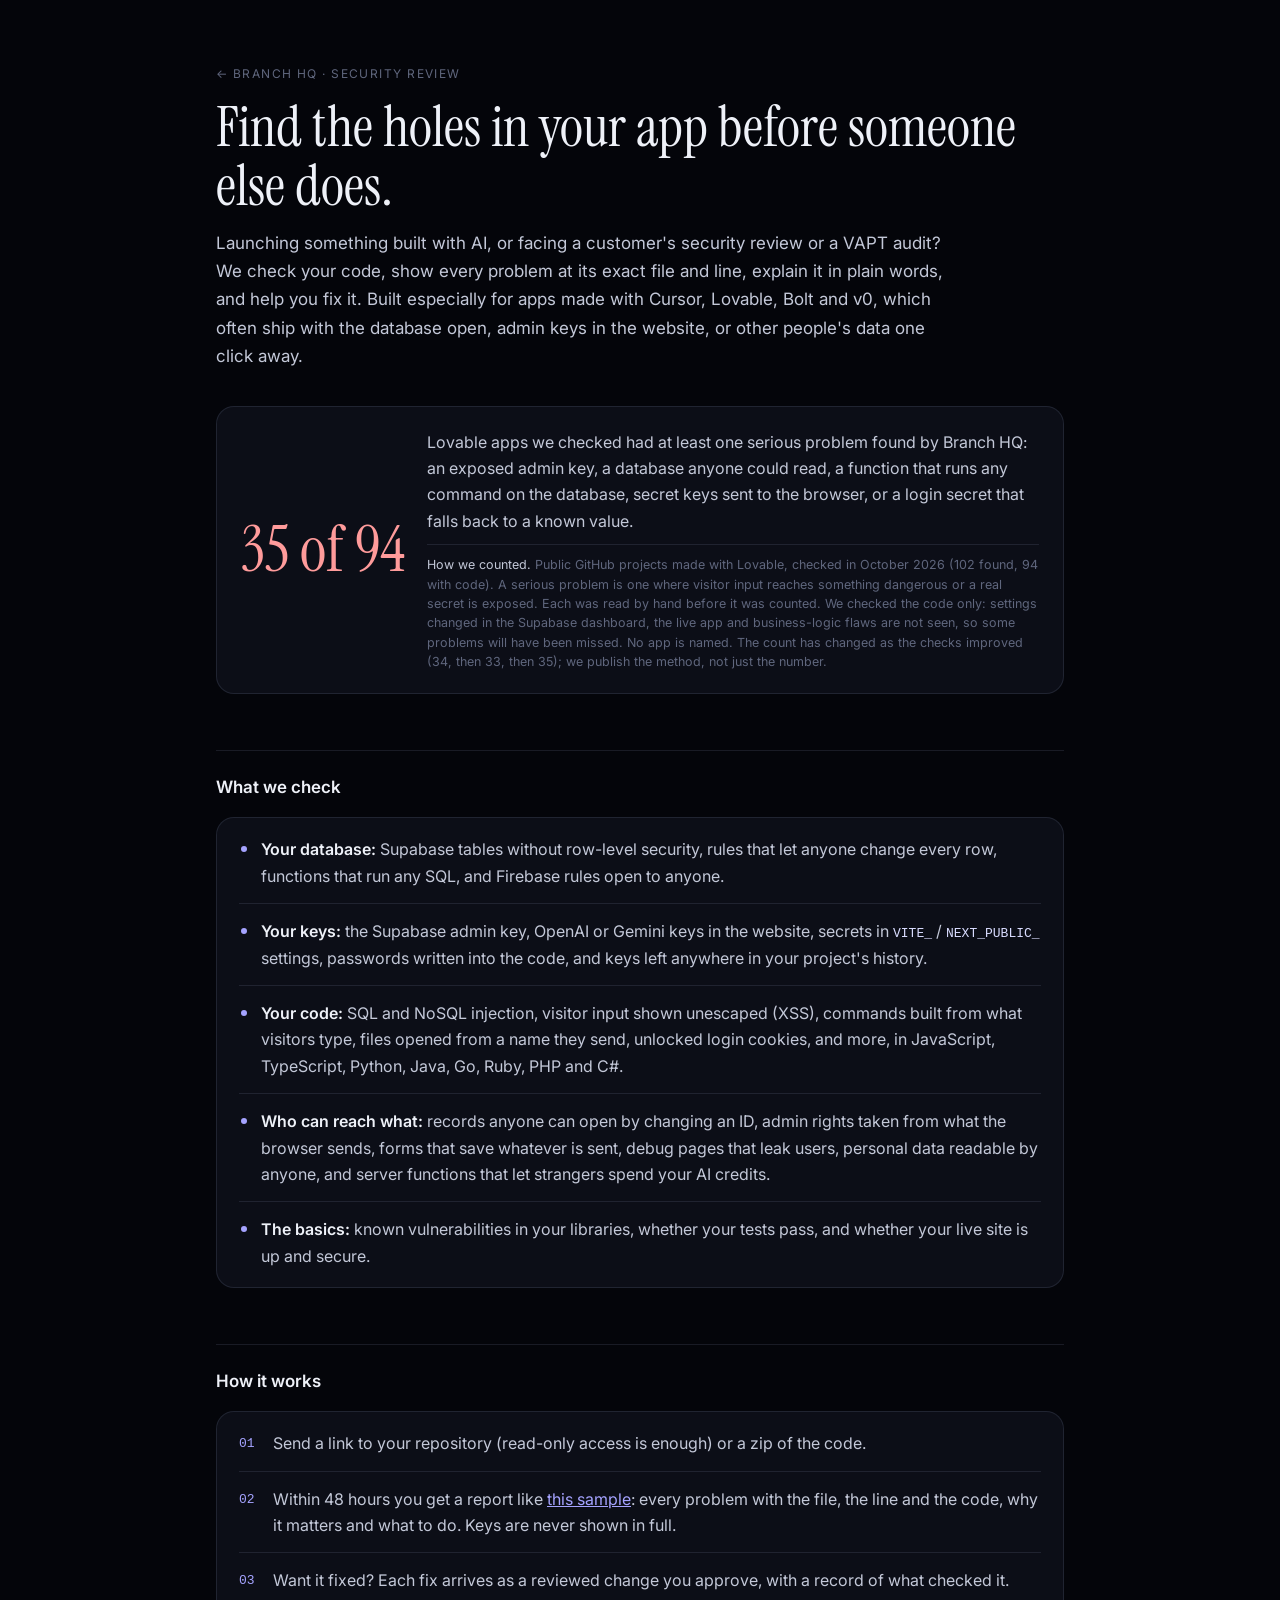
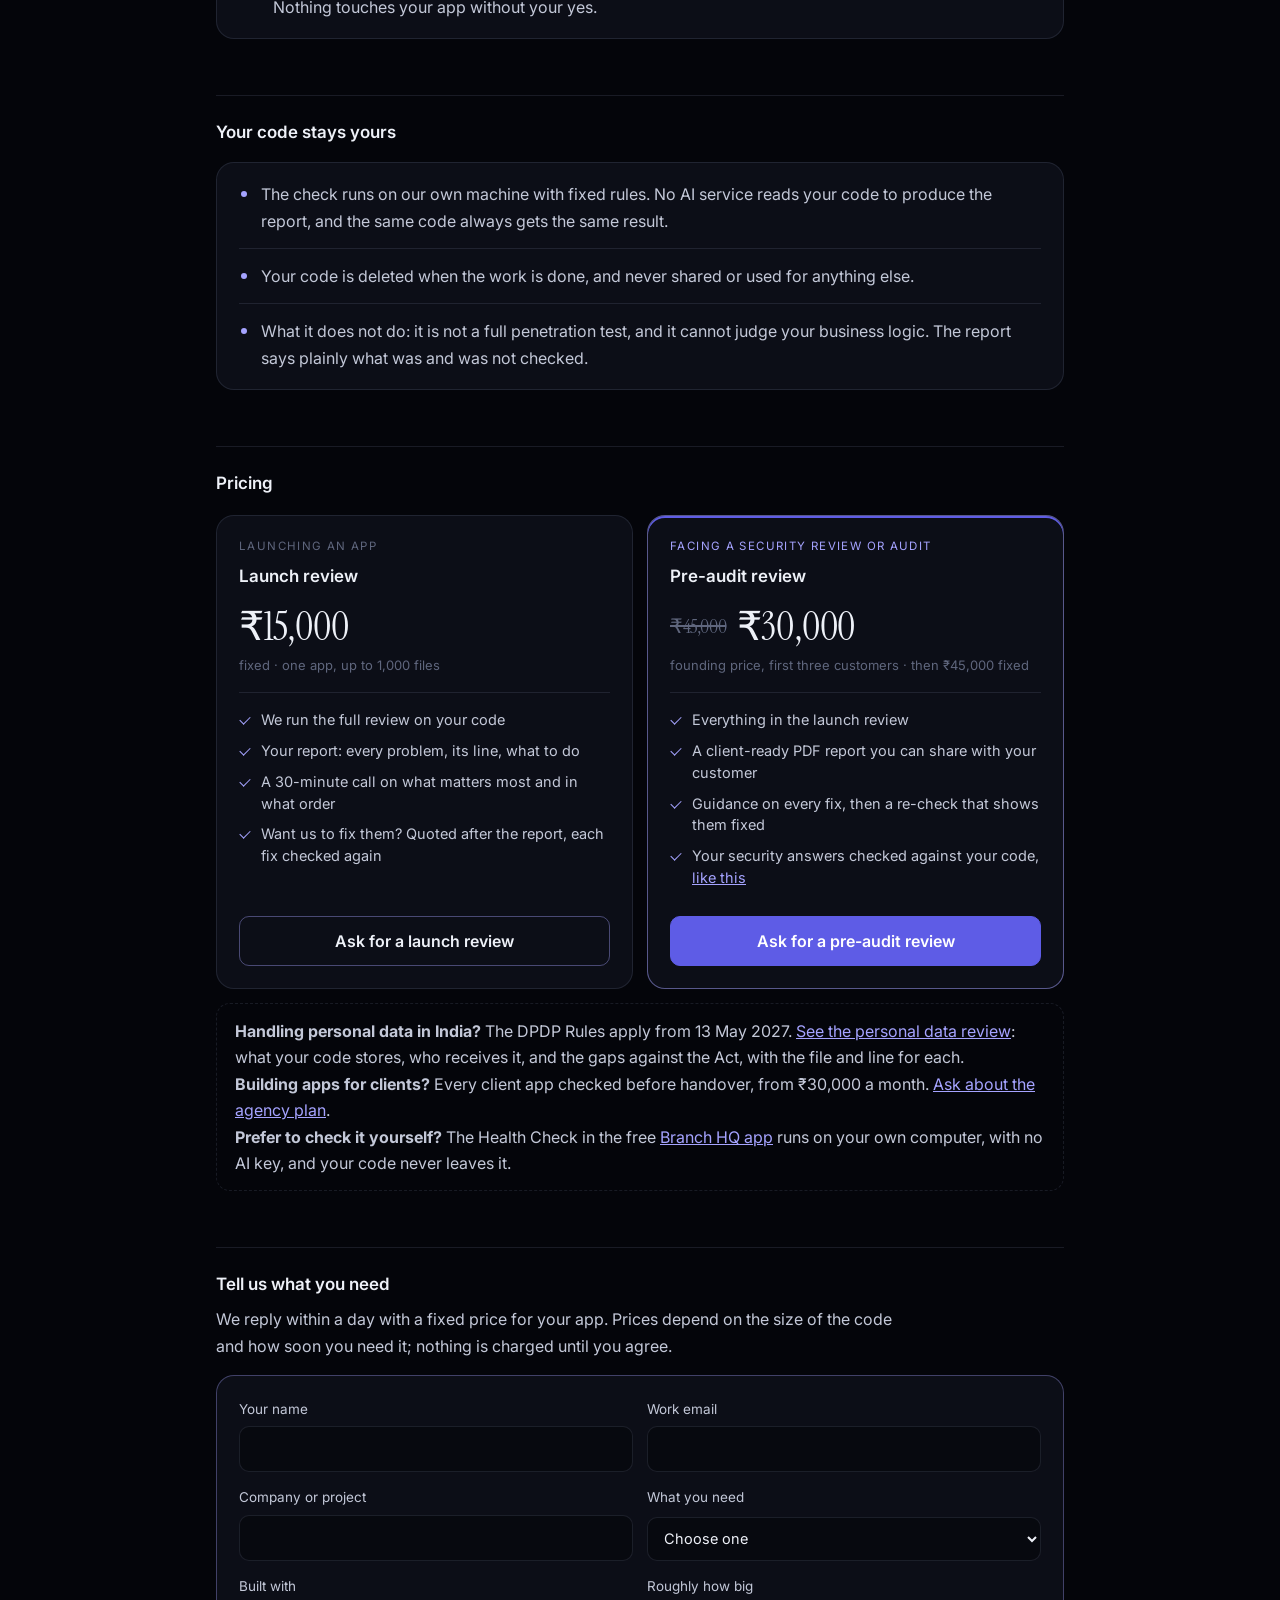
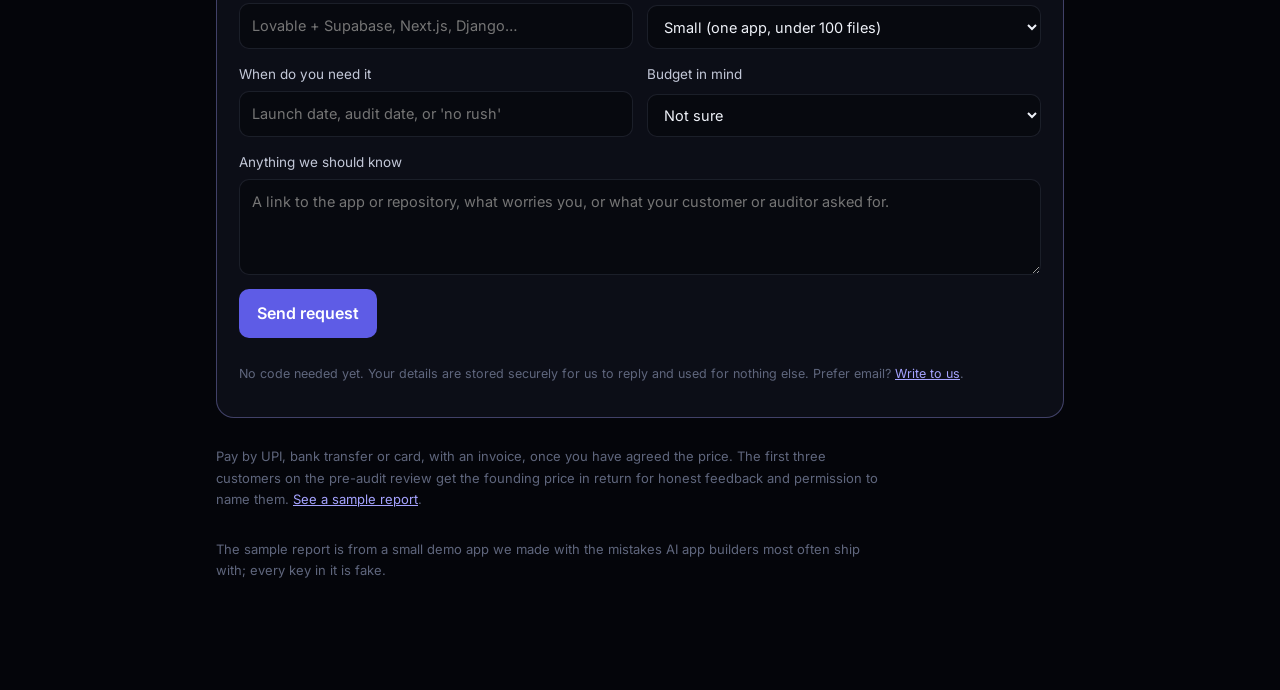
==== commit 56bcfa86: "Download page from dfe2427" ====
--- a/check.html
+++ b/check.html
@@ -11,7 +11,7 @@
 </head>
 <body>
 <main>
-  <a href="./">&larr; Branch HQ</a>
+  <div class="eyebrow"><a href="./">&larr; Branch HQ</a> · Security review</div>
   <h1>Find the holes in your app before someone else does.</h1>
   <p class="lead">Launching something built with AI, or facing a customer's security review or a VAPT audit? We check your code, show every problem at its exact file and line, explain it in plain words, and help you fix it. Built especially for apps made with Cursor, Lovable, Bolt and v0, which often ship with the database open, admin keys in the website, or other people's data one click away.</p>
 
@@ -61,7 +61,7 @@
     <div class="plan main">
       <span class="who">Facing a security review or audit</span>
       <h3>Pre-audit review</h3>
-      <div class="price"><s style="font-size:22px;color:var(--faint)">₹45,000</s> ₹30,000<small>founding price, first three customers · then ₹45,000 fixed</small></div>
+      <div class="price"><s>₹45,000</s> ₹30,000<small>founding price, first three customers · then ₹45,000 fixed</small></div>
       <ul>
         <li>Everything in the launch review</li>
         <li>A client-ready PDF report you can share with your customer</li>
@@ -94,6 +94,7 @@
         <option>DPDP evidence pack</option>
         <option>Monthly DPDP evidence</option>
         <option>DPDP partner (consultants and law firms)</option>
+        <option>DPDP-ready website</option>
         <option>Not sure yet</option>
       </select></label>
     <label>Built with<input name="stack" placeholder="Lovable + Supabase, Next.js, Django…"></label>
--- a/offer.css
+++ b/offer.css
@@ -1,55 +1,106 @@
-/* Shared by the offer pages: check.html (security review) and dpdp.html (personal data). */
-:root { --accent: #5e5ce6; --accent-soft: #a5a3ff; --text: #eef1f8; --muted: #c3c8d8; --faint: #5f667d; --card: rgba(16, 19, 30, 0.72); --line: rgba(190, 205, 255, 0.11); }
-body { margin: 0; background: radial-gradient(55% 45% at 20% -5%, rgba(70, 95, 200, 0.28), transparent 70%), #04050a; color: var(--text); font-family: Inter, -apple-system, 'Segoe UI', sans-serif; line-height: 1.7; }
-main { max-width: 760px; margin: 0 auto; padding: 72px 20px 96px; }
+/* Shared by the offer pages: check.html (security review) and dpdp.html (personal data).
+   Same identity as claims-vs-code.html and proof-format.html: flat #04050a, Instrument Serif headings, Inter body. */
+:root { --accent: #5e5ce6; --accent-soft: #a5a3ff; --text: #eef1f8; --muted: #c3c8d8; --faint: #5f667d; --card: rgba(16, 19, 30, 0.72); --line: rgba(190, 205, 255, 0.11); --bad: #ff9b9b; }
+* { box-sizing: border-box; }
+body { margin: 0; background: #04050a; color: var(--text); font-family: Inter, -apple-system, 'Segoe UI', sans-serif; line-height: 1.65; }
+main { max-width: 880px; margin: 0 auto; padding: 64px 16px 96px; }
 a { color: var(--accent-soft); }
-h1 { font-family: 'Instrument Serif', Georgia, serif; font-weight: 400; font-size: clamp(40px, 7vw, 64px); line-height: 1.02; margin: 18px 0 14px; }
-.lead { font-size: 18px; color: var(--muted); margin: 0; }
-.stat { margin: 40px 0 0; display: grid; grid-template-columns: auto 1fr; gap: 18px; align-items: center; background: var(--card); border: 1px solid var(--line); border-radius: 18px; padding: 22px 24px; }
-.stat b { font-family: 'Instrument Serif', Georgia, serif; font-weight: 400; font-size: 64px; line-height: 1; color: #ff9b9b; }
+.eyebrow { font-size: 12px; letter-spacing: .12em; text-transform: uppercase; color: var(--faint); }
+.eyebrow a { color: inherit; text-decoration: none; }
+.eyebrow a:hover { color: var(--accent-soft); }
+h1 { font-family: 'Instrument Serif', Georgia, serif; font-weight: 400; font-size: clamp(36px, 6vw, 56px); line-height: 1.05; margin: 14px 0 14px; max-width: 18em; }
+.lead { font-size: 17px; color: var(--muted); margin: 0; max-width: 44em; }
+
+/* Section headings: a quiet rule above, then the title. */
+h2 { font-size: 17px; font-weight: 600; margin: 56px 0 0; padding-top: 22px; border-top: 1px solid var(--line); }
+h2 + .sub { margin: 4px 0 0; color: var(--faint); font-size: 14px; }
+
+/* The headline number. */
+.stat { margin: 36px 0 0; display: grid; grid-template-columns: auto 1fr; gap: 22px; align-items: center; background: var(--card); border: 1px solid var(--line); border-radius: 18px; padding: 22px 24px; }
+.stat b { font-family: 'Instrument Serif', Georgia, serif; font-weight: 400; font-size: 64px; line-height: 1; color: var(--bad); white-space: nowrap; }
 .stat p { margin: 0; color: var(--muted); }
-.stat small { display: block; margin-top: 6px; color: var(--faint); font-size: 12.5px; line-height: 1.5; }
-h2 { font-size: 15px; font-weight: 600; margin: 48px 0 0; letter-spacing: .01em; }
-ul.checks { margin: 16px 0 0; padding: 0; list-style: none; display: grid; gap: 10px; }
-ul.checks li { background: var(--card); border: 1px solid var(--line); border-radius: 14px; padding: 14px 18px; color: var(--muted); }
+.stat small { display: block; margin-top: 10px; padding-top: 10px; border-top: 1px solid var(--line); color: var(--faint); font-size: 12.5px; line-height: 1.55; }
+.stat small b { font-family: inherit; font-size: inherit; line-height: inherit; color: var(--muted); white-space: normal; }
+
+/* A list of points: one panel, rows divided by rules (not a stack of cards). */
+ul.checks { margin: 16px 0 0; padding: 4px 22px; list-style: none; background: var(--card); border: 1px solid var(--line); border-radius: 18px; }
+ul.checks li { padding: 14px 0 14px 22px; position: relative; color: var(--muted); border-bottom: 1px solid var(--line); }
+ul.checks li:last-child { border-bottom: 0; }
+ul.checks li::before { content: ''; position: absolute; left: 2px; top: 24px; width: 6px; height: 6px; border-radius: 50%; background: var(--accent-soft); }
 ul.checks li strong { color: var(--text); font-weight: 600; }
-ol.steps { margin: 16px 0 0; padding: 0; list-style: none; display: grid; gap: 12px; counter-reset: n; }
-ol.steps li { counter-increment: n; display: grid; grid-template-columns: 30px 1fr; background: var(--card); border: 1px solid var(--line); border-radius: 14px; padding: 16px 18px; color: var(--muted); }
-ol.steps li::before { content: counter(n); font-family: ui-monospace, Menlo, monospace; color: var(--accent-soft); font-size: 13px; padding-top: 2px; }
-.cta { margin: 48px 0 0; background: linear-gradient(0deg, rgba(94, 92, 230, 0.16), rgba(94, 92, 230, 0.16)), var(--card); border: 1px solid rgba(165, 163, 255, 0.35); border-radius: 18px; padding: 26px 24px; }
-.cta h2 { margin: 0; font-size: 20px; }
+
+ol.steps { margin: 16px 0 0; padding: 4px 22px; list-style: none; counter-reset: n; background: var(--card); border: 1px solid var(--line); border-radius: 18px; }
+ol.steps li { counter-increment: n; display: grid; grid-template-columns: 34px 1fr; padding: 14px 0; color: var(--muted); border-bottom: 1px solid var(--line); }
+ol.steps li:last-child { border-bottom: 0; }
+ol.steps li::before { content: counter(n, decimal-leading-zero); font-family: ui-monospace, Menlo, monospace; color: var(--accent-soft); font-size: 13px; padding-top: 3px; }
+
+.cta { margin: 48px 0 0; background: var(--card); border: 1px solid rgba(165, 163, 255, 0.35); border-radius: 18px; padding: 26px 24px; }
+.cta h2 { margin: 0; padding: 0; border: 0; font-size: 20px; }
 .cta p { margin: 8px 0 0; color: var(--muted); }
-.btn { display: inline-block; margin-top: 16px; background: var(--accent); color: #fff; text-decoration: none; font-weight: 600; border-radius: 10px; padding: 11px 18px; }
+.btn { display: inline-block; margin-top: 16px; background: var(--accent); color: #fff; text-decoration: none; font-weight: 600; border: 1px solid var(--accent); border-radius: 10px; padding: 11px 18px; transition: background .15s, border-color .15s; }
+.btn:hover { background: #6f6df0; border-color: #6f6df0; }
 .btn.ghost { background: transparent; border: 1px solid var(--line); color: var(--text); margin-left: 8px; }
-.note { margin-top: 28px; color: var(--faint); font-size: 13px; }
+.note { margin-top: 28px; color: var(--faint); font-size: 13px; max-width: 52em; }
 code { font-family: ui-monospace, Menlo, monospace; font-size: 13px; color: #d9dcff; overflow-wrap: anywhere; }
-.plans { margin: 16px 0 0; display: grid; grid-template-columns: repeat(2, 1fr); gap: 12px; }
-.plan { background: var(--card); border: 1px solid var(--line); border-radius: 16px; padding: 20px 20px 18px; display: flex; flex-direction: column; }
-.plan.main { border-color: rgba(165, 163, 255, 0.45); }
-.plan .who { font-size: 12px; letter-spacing: .12em; text-transform: uppercase; color: var(--faint); }
+
+/* Pricing. Each plan: who it is for, name, price, terms, what is included, one button. */
+.plans { margin: 18px 0 0; display: grid; grid-template-columns: repeat(2, 1fr); gap: 14px; }
+.plans.three { grid-template-columns: repeat(3, 1fr); }
+.plan { background: var(--card); border: 1px solid var(--line); border-radius: 18px; padding: 22px 22px 22px; display: flex; flex-direction: column; min-width: 0; }
+.plan.main { border-color: rgba(165, 163, 255, 0.5); box-shadow: inset 0 2px 0 var(--accent); }
+.plan .who { font-size: 11.5px; letter-spacing: .12em; text-transform: uppercase; color: var(--faint); line-height: 1.5; }
+.plans.three .who { min-height: 3em; }
+.plan.main .who { color: var(--accent-soft); }
 .plan h3 { margin: 6px 0 0; font-size: 17px; font-weight: 600; }
-.plan .price { margin: 10px 0 0; font-family: 'Instrument Serif', Georgia, serif; font-size: 36px; line-height: 1; }
-.plan .price small { font-family: Inter, sans-serif; font-size: 13px; color: var(--faint); margin-left: 4px; }
-.plan ul { margin: 12px 0 0; padding-left: 18px; color: var(--muted); font-size: 14.5px; flex: 1; }
-.plan ul li { margin-bottom: 4px; }
-.plan .btn { align-self: flex-start; }
+.plan .price { margin: 16px 0 0; font-family: 'Instrument Serif', Georgia, serif; font-size: 40px; line-height: 1; letter-spacing: -.01em; }
+.plan .price s { font-size: .5em; color: var(--faint); margin-right: 4px; vertical-align: .35em; }
+.plan .price small { display: block; margin: 10px 0 0; font-family: Inter, sans-serif; font-size: 13px; line-height: 1.45; color: var(--faint); letter-spacing: 0; }
+.plan ul { margin: 18px 0 0; padding: 16px 0 0; border-top: 1px solid var(--line); list-style: none; color: var(--muted); font-size: 14.5px; flex: 1; }
+.plan ul li { position: relative; padding-left: 22px; margin-bottom: 9px; line-height: 1.5; }
+/* A small check mark drawn in CSS. */
+.plan ul li::before { content: ''; position: absolute; left: 3px; top: 5px; width: 5px; height: 9px; border: solid var(--accent-soft); border-width: 0 1.5px 1.5px 0; transform: rotate(45deg); }
+.plan .btn { align-self: stretch; text-align: center; margin-top: 18px; }
+.plan:not(.main) .btn { background: transparent; border-color: rgba(165, 163, 255, 0.4); color: var(--text); }
+.plan:not(.main) .btn:hover { background: rgba(94, 92, 230, 0.16); border-color: var(--accent-soft); }
+/* One wide plan: heading and price on the left, what is included on the right. */
+.plans.one { grid-template-columns: 1fr; }
+.plans.one .plan { display: grid; grid-template-columns: minmax(0, 5fr) minmax(0, 7fr); grid-template-areas: "who list" "name list" "price list" "btn list"; grid-template-rows: auto auto auto 1fr; column-gap: 32px; }
+.plans.one .who { grid-area: who; }
+.plans.one h3 { grid-area: name; }
+.plans.one .price { grid-area: price; }
+.plans.one ul { grid-area: list; margin: 0; padding: 0 0 0 32px; border-top: 0; border-left: 1px solid var(--line); }
+.plans.one .btn { grid-area: btn; align-self: end; justify-self: start; }
+
 form.request { margin: 16px 0 0; background: var(--card); border: 1px solid rgba(165, 163, 255, 0.35); border-radius: 18px; padding: 22px 22px 20px; display: grid; grid-template-columns: 1fr 1fr; gap: 14px 14px; }
-form.request label { display: grid; gap: 6px; font-size: 13.5px; color: var(--muted); }
+form.request label { display: grid; gap: 6px; font-size: 13.5px; color: var(--muted); min-width: 0; }
 form.request .wide { grid-column: 1 / -1; }
-form.request input, form.request select, form.request textarea { font: inherit; font-size: 14.5px; color: var(--text); background: rgba(0, 0, 0, 0.35); border: 1px solid var(--line); border-radius: 10px; padding: 10px 12px; }
+form.request input, form.request select, form.request textarea { font: inherit; font-size: 14.5px; color: var(--text); background: rgba(0, 0, 0, 0.35); border: 1px solid var(--line); border-radius: 10px; padding: 10px 12px; min-width: 0; }
 form.request textarea { min-height: 96px; resize: vertical; }
 form.request input:focus, form.request select:focus, form.request textarea:focus { outline: none; border-color: var(--accent-soft); }
 form.request button { justify-self: start; font: inherit; font-weight: 600; color: #fff; background: var(--accent); border: 0; border-radius: 10px; padding: 11px 18px; cursor: pointer; }
 form.request .small { font-size: 12.5px; color: var(--faint); }
-@media (max-width: 640px) { form.request { grid-template-columns: 1fr; } }
-.free { margin: 12px 0 0; background: var(--card); border: 1px dashed var(--line); border-radius: 14px; padding: 14px 18px; color: var(--muted); }
-@media (max-width: 640px) { .plans { grid-template-columns: 1fr; } }
-@media (max-width: 560px) { .stat { grid-template-columns: 1fr; } .btn.ghost { margin-left: 0; } }
-.plans.three { grid-template-columns: repeat(3, 1fr); }
-.plans.three .price { font-size: 30px; }
-@media (max-width: 900px) { .plans.three { grid-template-columns: 1fr; } }
-.law { margin: 16px 0 0; display: grid; gap: 10px; grid-template-columns: repeat(2, 1fr); }
-.law div { background: var(--card); border: 1px solid var(--line); border-radius: 14px; padding: 14px 18px; color: var(--muted); font-size: 14.5px; }
-.law b { display: block; color: var(--text); font-weight: 600; }
-@media (max-width: 640px) { .law { grid-template-columns: 1fr; } }
-.stat small b { font-family: inherit; font-size: inherit; line-height: inherit; color: var(--muted); }
+.free { margin: 14px 0 0; background: transparent; border: 1px dashed var(--line); border-radius: 14px; padding: 14px 18px; color: var(--muted); }
+
+/* What is at stake: the amounts read first. */
+.law { margin: 16px 0 0; display: grid; gap: 12px; grid-template-columns: repeat(2, 1fr); }
+.law div { background: var(--card); border: 1px solid var(--line); border-radius: 16px; padding: 18px 20px; color: var(--muted); font-size: 14.5px; }
+.law b { display: block; margin-bottom: 8px; color: var(--text); font-family: 'Instrument Serif', Georgia, serif; font-weight: 400; font-size: 30px; line-height: 1.1; }
+
+@media (max-width: 860px) {
+  .plans.three { grid-template-columns: 1fr; }
+  .plans.three .who { min-height: 0; }
+}
+@media (max-width: 640px) {
+  .plans { grid-template-columns: 1fr; }
+  .plans.one .plan { display: flex; }
+  .plans.one ul { margin: 18px 0 0; padding: 16px 0 0; border-left: 0; border-top: 1px solid var(--line); }
+  .plans.one .btn { align-self: stretch; }
+  .law { grid-template-columns: 1fr; }
+  form.request { grid-template-columns: 1fr; }
+}
+@media (max-width: 560px) {
+  .stat { grid-template-columns: 1fr; gap: 12px; padding: 20px; }
+  .stat b { font-size: 56px; }
+  .btn.ghost { margin-left: 0; }
+  ul.checks, ol.steps { padding: 2px 18px; }
+}
